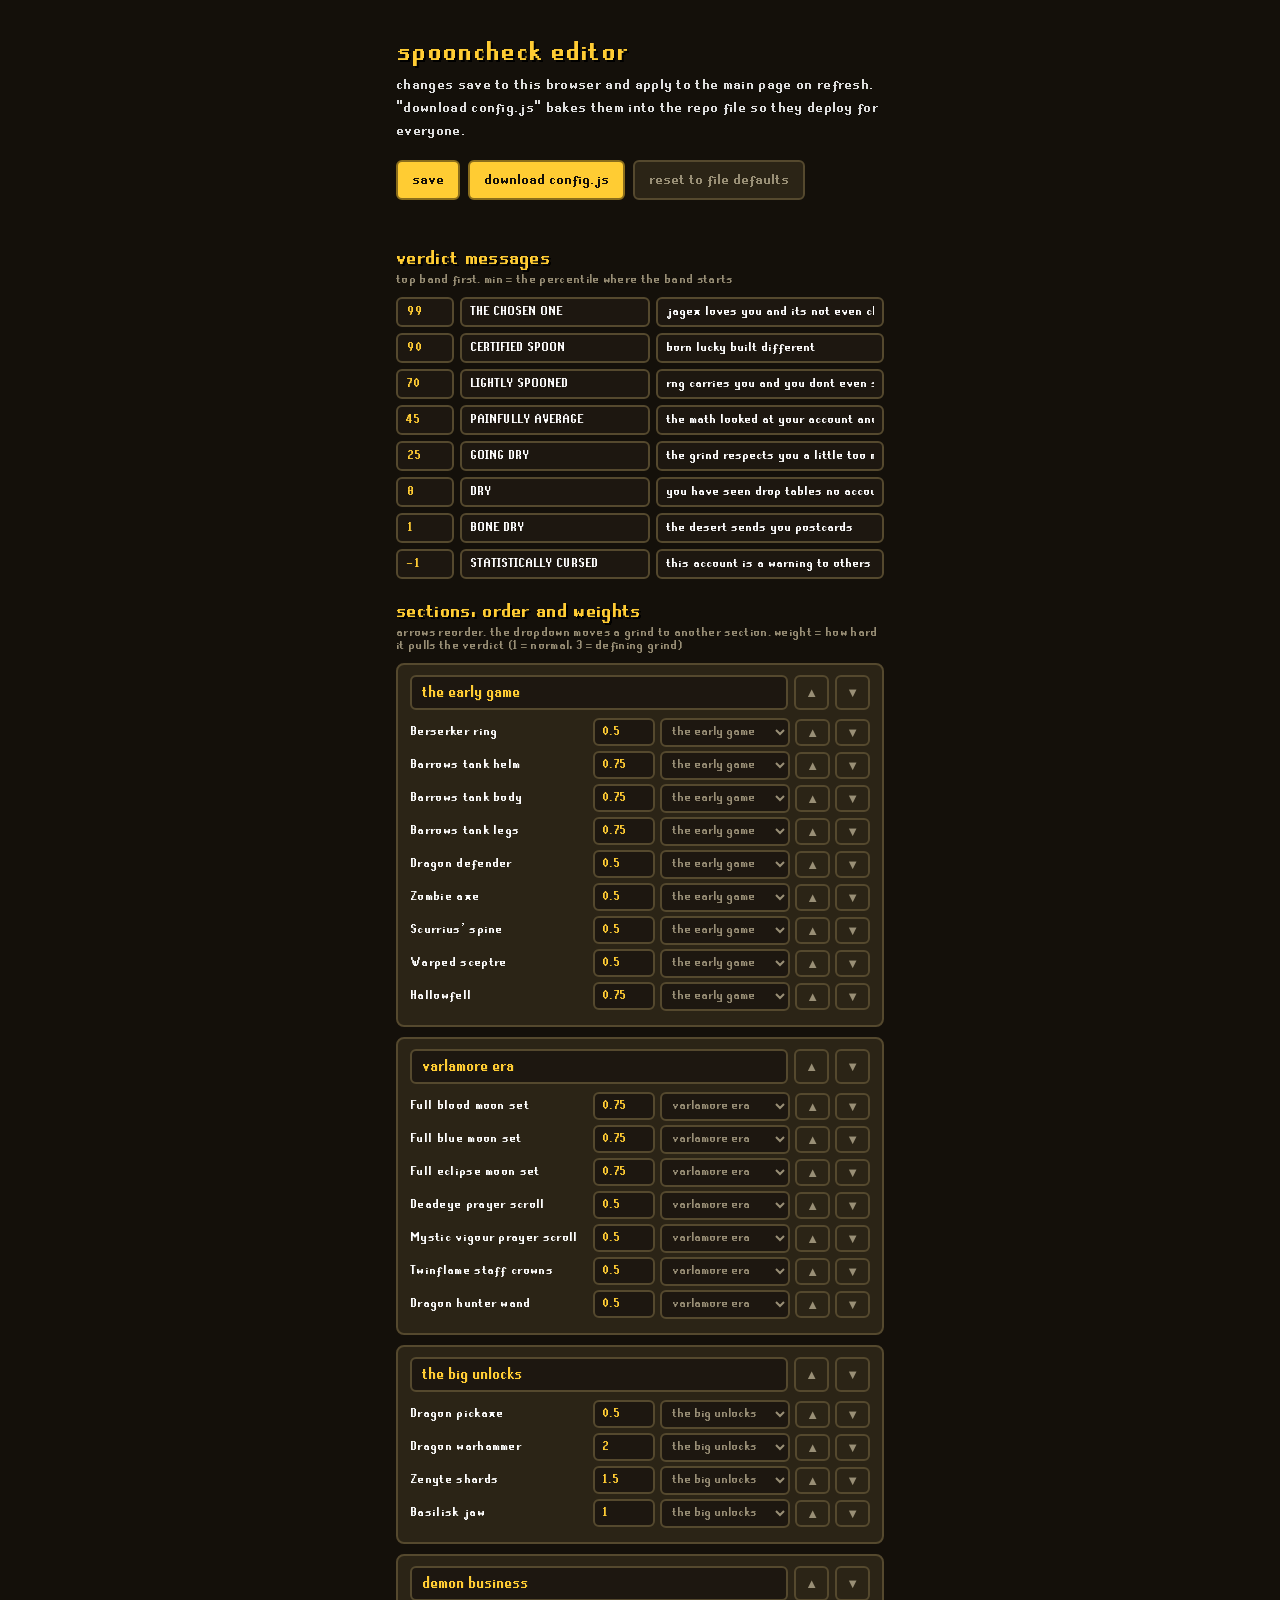
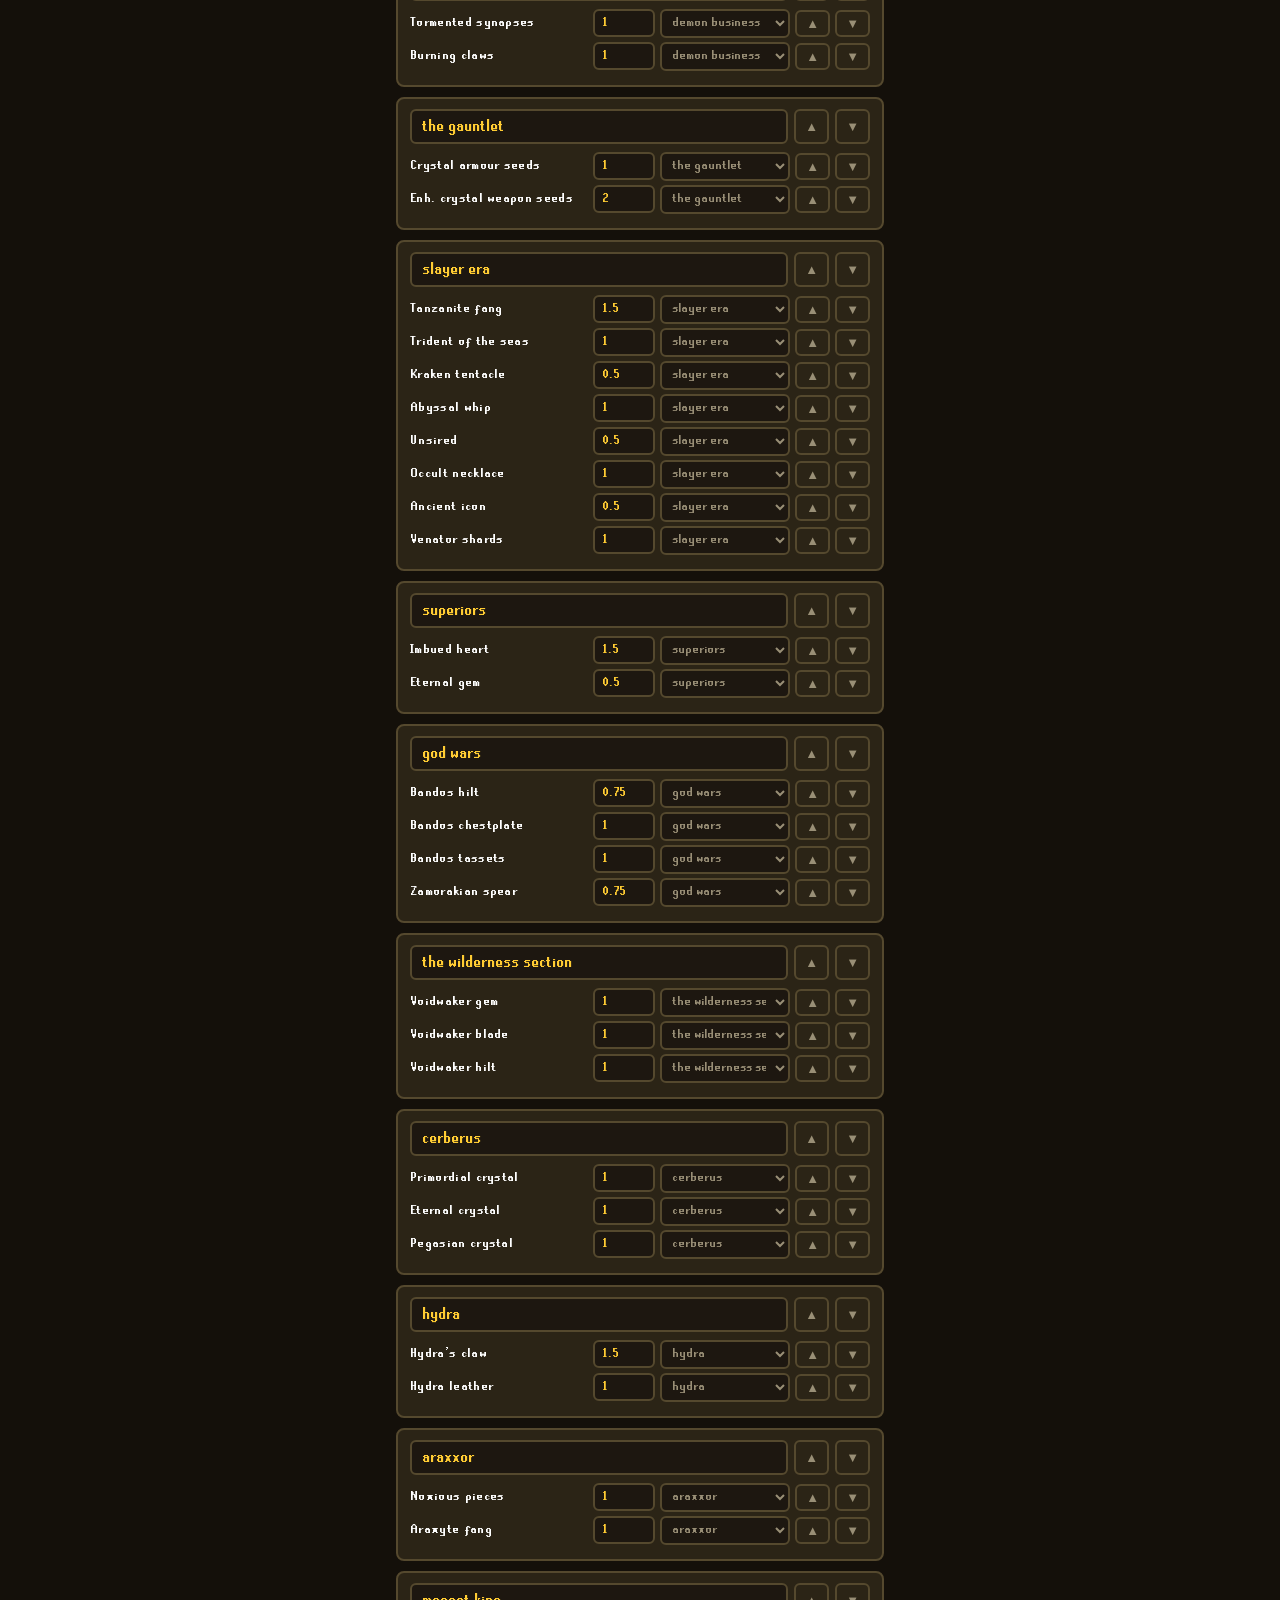
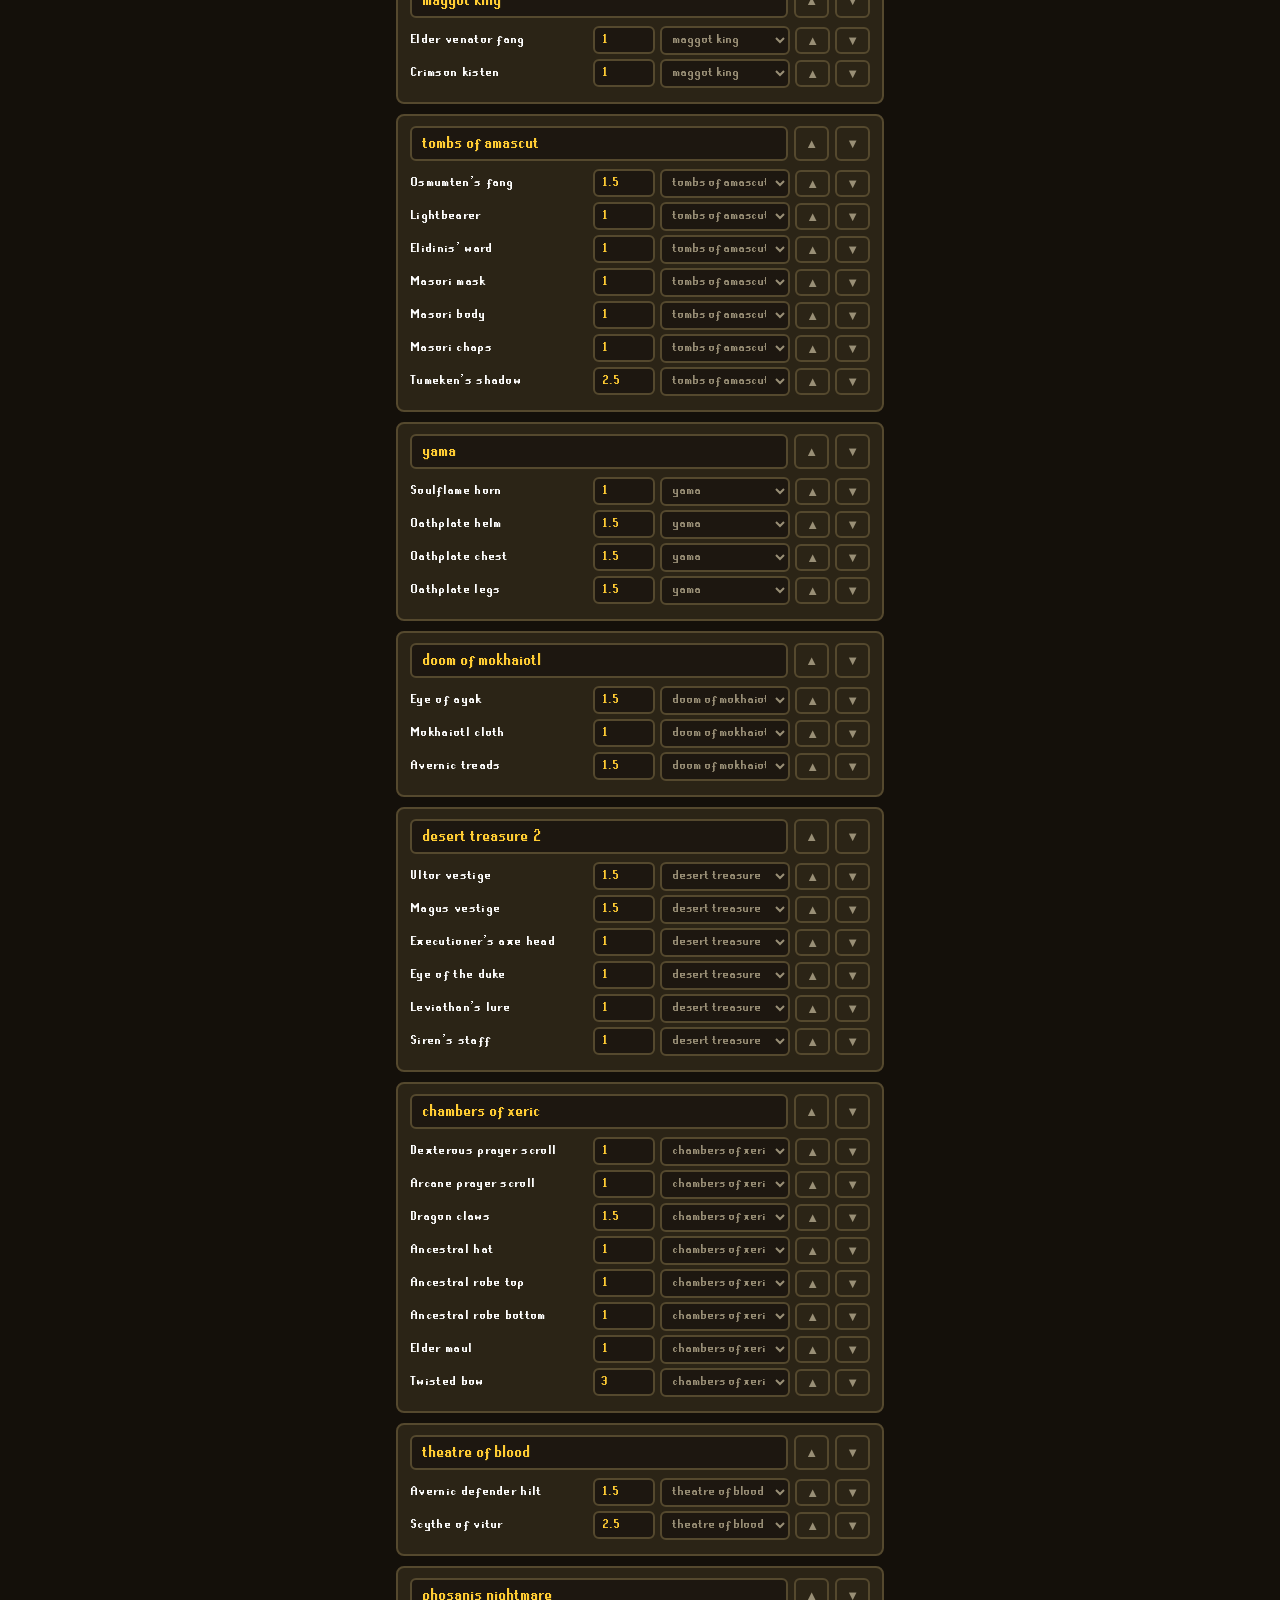
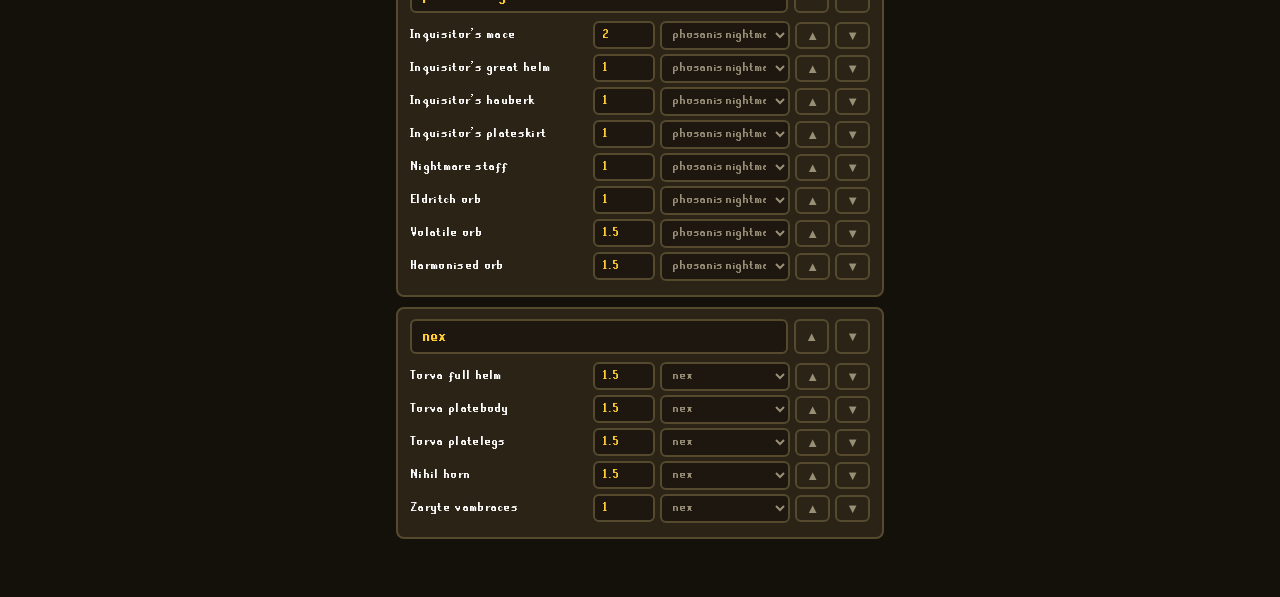
==== edit.html @ ff16a8ae "dreadborn araxytes, monster icons on superior inputs, layout config, input validation, and the /edit" ====
<!doctype html>
<html lang="en">
<head>
  <meta charset="utf-8">
  <meta name="viewport" content="width=device-width, initial-scale=1">
  <title>spooncheck editor</title>
  <link rel="stylesheet" href="style.css">
</head>
<body>
  <section class="screen" id="editor">
    <h2 class="step-title">spooncheck editor</h2>
    <p class="step-sub">changes save to this browser and apply to the main page on refresh. "download config.js" bakes them into the repo file so they deploy for everyone.</p>
    <div class="edit-actions">
      <button id="ed-save" class="nav-btn">save</button>
      <button id="ed-download" class="nav-btn">download config.js</button>
      <button id="ed-reset" class="nav-btn ghost">reset to file defaults</button>
    </div>
    <p id="ed-status" class="import-status"></p>

    <h3 class="edit-h">verdict messages</h3>
    <p class="edit-hint">top band first. min = the percentile where the band starts</p>
    <div id="ed-verdicts"></div>

    <h3 class="edit-h">sections, order and weights</h3>
    <p class="edit-hint">arrows reorder. the dropdown moves a grind to another section. weight = how hard it pulls the verdict (1 = normal, 3 = defining grind)</p>
    <div id="ed-sections"></div>
  </section>
  <script type="module" src="edit.js"></script>
</body>
</html>
---- style.css ----
@font-face {
  font-family: 'RSBold';
  src: url('fonts/runescape_bold.ttf') format('truetype');
  font-display: swap;
}

* { margin: 0; padding: 0; box-sizing: border-box; }

:root {
  --bg: #14100a;
  --panel: #2b2416;
  --border: #55492e;
  --gold: #ffcc33;
  --muted: #998f76;
  --red: #ff6b3d;
  --green: #b5ffb0;
  --ok: #4caf50;
}

html, body { height: 100%; }

body {
  background: var(--bg);
  color: #fff;
  font-family: 'RSBold', Verdana, sans-serif;
  letter-spacing: 0.02em;
  -webkit-font-smoothing: none;
}

.hidden { display: none !important; }

.screen {
  min-height: 100dvh;
  max-width: 520px;
  margin: 0 auto;
  padding: 24px 16px 48px;
}

button {
  font-family: inherit;
  cursor: pointer;
  border: 2px solid var(--border);
  background: var(--panel);
  color: #fff;
  border-radius: 6px;
}

a { color: var(--gold); }

input {
  font-family: inherit;
  background: #1d1710;
  border: 2px solid var(--border);
  border-radius: 6px;
  color: #fff;
}

/* ---- intro ---------------------------------------------------------- */

#intro { display: flex; align-items: center; justify-content: center; text-align: center; }

.spoon-mark { width: 72px; height: 72px; object-fit: contain; image-rendering: pixelated; animation: bob 2.4s ease-in-out infinite; }

.fineprint { font-size: 13px; color: #6e6350; max-width: 360px; margin: 14px auto 0; line-height: 1.4; }

h1 {
  font-size: 54px;
  color: var(--gold);
  text-shadow: 3px 3px 0 #000;
  margin-top: 8px;
}

.tag { font-size: 22px; color: var(--muted); margin-bottom: 18px; }

.sub { font-size: 17px; color: #ddd; line-height: 1.45; max-width: 400px; margin: 0 auto 26px; }

#start-btn {
  font-size: 24px;
  padding: 14px 34px;
  background: var(--gold);
  color: #14100a;
  border-color: #8a6d1c;
  transition: transform 0.1s;
}
#start-btn:active { transform: scale(0.96); }

.cred { margin-top: 26px; font-size: 15px; color: var(--muted); }

/* ---- the guided flow ------------------------------------------------ */

#flow-progress { position: sticky; top: 0; background: var(--bg); padding: 8px 0 10px; z-index: 5; }

#flow-bar {
  height: 8px;
  border: 2px solid var(--border);
  border-radius: 5px;
  background: #1d1710;
  position: relative;
  overflow: hidden;
}
#flow-bar::after {
  content: '';
  position: absolute;
  inset: 0;
  width: var(--flow-pct, 0%);
  background: linear-gradient(90deg, #2e7d32, var(--ok));
  transition: width 0.35s ease;
}

#flow-step { font-size: 14px; color: var(--muted); margin-top: 6px; }

.step-title { font-size: 30px; color: var(--gold); text-shadow: 2px 2px 0 #000; margin: 14px 0 6px; }
.step-sub { font-size: 16px; color: #ddd; line-height: 1.45; margin-bottom: 16px; }

.nav-row { display: flex; gap: 10px; margin: 18px 0 8px; }

.nav-btn {
  flex: 1;
  font-size: 19px;
  padding: 13px 16px;
  background: var(--gold);
  color: #14100a;
  border-color: #8a6d1c;
}
.nav-btn.ghost { background: var(--panel); color: var(--muted); border-color: var(--border); }
.nav-btn.big { font-size: 22px; }
.nav-btn:disabled { opacity: 0.5; cursor: wait; }
.nav-btn.shake { animation: shake 0.4s; }

/* import step */

.import-row { display: flex; gap: 8px; }
.import-input { flex: 1; font-size: 18px; padding: 11px 12px; }
.import-status { font-size: 14px; color: var(--muted); margin: 8px 2px; min-height: 18px; }

.ok-box {
  background: rgba(76, 175, 80, 0.08);
  border: 2px solid #2e7d32;
  border-radius: 8px;
  padding: 12px 14px;
  margin: 12px 0;
}
.ok-title { color: var(--green); font-size: 19px; margin-bottom: 6px; }
.ok-line { font-size: 14px; color: #ddd; line-height: 1.5; }
.ok-line::before { content: '✓ '; color: var(--ok); }

.section-empty { font-size: 15px; color: var(--muted); margin-bottom: 12px; }

/* item cards */

.item-list { display: flex; flex-direction: column; gap: 8px; }

.item-card {
  display: grid;
  grid-template-columns: 44px 1fr auto;
  grid-template-areas: 'icon info modes' 'kc kc kc';
  align-items: center;
  gap: 4px 10px;
  background: var(--panel);
  border: 2px solid var(--border);
  border-radius: 8px;
  padding: 10px 12px;
  opacity: 0.82;
}

.item-card.active { opacity: 1; border-color: #7a6a42; }

.item-icon { grid-area: icon; width: 40px; height: 40px; object-fit: contain; image-rendering: pixelated; }

.item-info { grid-area: info; min-width: 0; }
.item-name { font-size: 17px; }
.item-sub { font-size: 13px; color: var(--muted); }

.item-modes { grid-area: modes; display: flex; gap: 5px; }

.mode-btn { font-size: 14px; padding: 7px 9px; color: var(--muted); }
.mode-btn.on { background: var(--gold); border-color: #8a6d1c; color: #14100a; }

.kc-wrap { grid-area: kc; display: flex; align-items: center; gap: 8px; flex-wrap: wrap; margin-top: 6px; }
.kc-wrap input { width: 110px; font-size: 17px; padding: 7px 10px; color: var(--gold); }
.kc-wrap select {
  font-family: inherit;
  font-size: 15px;
  padding: 7px 8px;
  background: #1d1710;
  border: 2px solid var(--border);
  border-radius: 6px;
  color: #fff;
}
.kc-label { font-size: 14px; color: var(--muted); }

.item-note { font-size: 12.5px; color: #7d7360; margin-top: 1px; }

/* section-wide inputs: raid level, solo and duo kills, delves per level */
.pool-row { display: flex; flex-wrap: wrap; gap: 8px; background: var(--panel); border: 2px solid var(--border); border-radius: 8px; padding: 10px 12px; margin-bottom: 10px; }
.pool-field { display: flex; flex-direction: column; gap: 3px; }
.pool-label { font-size: 12.5px; color: var(--muted); }
.pool-field input { width: 88px; font-size: 16px; padding: 6px 8px; color: var(--gold); }
.pool-icon { height: 34px; width: 44px; object-fit: contain; image-rendering: pixelated; align-self: center; }

/* review step */

.review-list { display: flex; flex-direction: column; gap: 10px; }

.review-stage { background: var(--panel); border: 2px solid var(--border); border-radius: 8px; padding: 10px 12px; }
.review-head { display: flex; align-items: center; justify-content: space-between; margin-bottom: 6px; }
.review-stage-name { color: var(--gold); font-size: 17px; }
.review-edit { font-size: 13px; padding: 4px 10px; color: var(--muted); }

.review-row { display: flex; align-items: center; gap: 8px; padding: 3px 0; }
.review-name { flex: 1; font-size: 14px; min-width: 0; }
.review-verdict { font-size: 14px; }
.review-verdict.ok { color: var(--green); }
.review-verdict.bad { color: var(--red); }

.review-hint { font-size: 14px; color: var(--muted); text-align: center; }

/* processing gag */

.processing { padding: 20px 8px 40px; display: flex; flex-direction: column; gap: 14px; min-height: 50dvh; }

.vortex { position: relative; height: 190px; }
.vortex-icon {
  position: absolute;
  left: 50%;
  top: 50%;
  width: 30px;
  image-rendering: pixelated;
  opacity: 0;
  animation: vortex-spin var(--d, 2s) ease-in infinite;
}
.proc-lines { display: flex; flex-direction: column; gap: 12px; }
.proc-line { font-size: 18px; color: #ddd; animation: proc-in 0.3s ease-out; }
.proc-line::before { content: '> '; color: var(--ok); }
.proc-line.audit { color: var(--red); }
.proc-line.audit::before { color: var(--red); }

/* ---- wrapped -------------------------------------------------------- */

#wrap { display: flex; flex-direction: column; padding: 12px 16px; position: relative; }

#story-bars { display: flex; gap: 5px; padding: 4px 2px 10px; }

.story-bar { flex: 1; height: 4px; border-radius: 2px; background: #3a3122; transition: background 0.25s; }
.story-bar.done { background: var(--muted); }
.story-bar.now { background: var(--gold); }

#slides { flex: 1; position: relative; min-height: 72dvh; cursor: pointer; user-select: none; }

#wrap-nav { display: flex; justify-content: space-between; gap: 10px; padding: 8px 2px 4px; }
#wrap-nav button { font-size: 15px; padding: 8px 18px; color: var(--muted); }
#wrap-nav button:disabled { opacity: 0.3; cursor: default; }

.slide {
  position: absolute;
  inset: 0;
  display: none;
  flex-direction: column;
  align-items: center;
  justify-content: center;
  text-align: center;
  gap: 14px;
  padding: 12px;
}

.slide.active { display: flex; animation: slide-in 0.45s ease-out; }

.small-title { font-size: 22px; color: var(--muted); }

.big-number { font-size: 110px; color: #fff; text-shadow: 4px 4px 0 #000; line-height: 1; }
.big-number.gold { color: var(--gold); }

.muted { font-size: 16px; color: var(--muted); line-height: 1.4; max-width: 340px; }

.tap-hint { position: absolute; bottom: 18px; left: 0; right: 0; font-size: 14px; color: #5c5340; animation: pulse-hint 1.8s ease-in-out infinite; }

.hero-icon { width: 110px; height: 110px; object-fit: contain; image-rendering: pixelated; filter: drop-shadow(0 0 14px rgba(0, 0, 0, 0.9)); }
.hero-icon.pop { animation: pop-in 0.55s cubic-bezier(0.2, 1.6, 0.4, 1); }
.hero-icon.fry-tilt { animation: fry-drop 0.6s ease-out forwards; filter: drop-shadow(0 0 14px rgba(0, 0, 0, 0.9)) saturate(0.55); }

.hero-name { font-size: 32px; color: #fff; text-shadow: 2px 2px 0 #000; }
.hero-line { font-size: 19px; color: #ddd; }
.hero-stat { font-size: 42px; text-shadow: 3px 3px 0 #000; }
.hero-stat.gold { color: var(--gold); }
.hero-stat.red { color: var(--red); }

.sparkles { position: absolute; inset: 0; pointer-events: none; }
.sparkle { position: absolute; font-size: 20px; opacity: 0; animation: sparkle 1.6s ease-in-out infinite; }

.board { display: flex; gap: 12px; width: 100%; max-width: 440px; }

.board-col { flex: 1; background: var(--panel); border: 2px solid var(--border); border-radius: 8px; padding: 12px 10px; display: flex; flex-direction: column; gap: 10px; }
.spoon-col .board-title { color: var(--green); }
.fry-col .board-title { color: var(--red); }
.board-title { font-size: 20px; text-shadow: 2px 2px 0 #000; }

.board-row { display: flex; align-items: center; gap: 8px; text-align: left; }
.board-icon { width: 26px; height: 26px; object-fit: contain; image-rendering: pixelated; }
.board-name { flex: 1; font-size: 14px; min-width: 0; }
.board-mult { font-size: 15px; color: var(--gold); }

/* the receipts graph */

.why-line { font-size: 18px; color: #ddd; line-height: 1.4; max-width: 380px; }

.g-legend { font-size: 14px; color: var(--muted); }

.graph {
  width: 100%;
  max-width: 460px;
  max-height: 52dvh;
  overflow-y: auto;
  display: flex;
  flex-direction: column;
  gap: 7px;
  padding: 4px 2px;
}

.g-row { display: grid; grid-template-columns: 24px 118px 1fr 44px; align-items: center; gap: 7px; }

.g-icon { width: 22px; height: 22px; object-fit: contain; image-rendering: pixelated; }

.g-name { font-size: 12.5px; color: #ddd; text-align: left; overflow: hidden; text-overflow: ellipsis; white-space: nowrap; }

.g-track {
  position: relative;
  height: 18px;
  background: #1d1710;
  border: 1px solid var(--border);
  border-radius: 3px;
}
.g-track::before {
  content: '';
  position: absolute;
  left: 50%;
  top: 0;
  bottom: 0;
  width: 1px;
  background: var(--border);
}

.g-bar {
  position: absolute;
  top: 50%;
  transform: translateY(-50%);
  height: 8px;
  width: var(--len, 0%);
  border-radius: 2px;
  animation: g-grow 0.7s ease-out;
}
.g-bar.heavy { height: 14px; }
.g-bar.spoon { left: 50%; background: linear-gradient(90deg, #2e7d32, var(--green)); }
.g-bar.fry { right: 50%; background: linear-gradient(270deg, #8a2b12, var(--red)); }

.g-val { font-size: 12.5px; color: var(--muted); text-align: right; }

.g-note { font-size: 13px; }

.verdict-name {
  font-size: 44px;
  color: var(--gold);
  text-shadow: 3px 3px 0 #000, 0 0 22px rgba(255, 204, 51, 0.35);
  animation: pop-in 0.55s cubic-bezier(0.2, 1.6, 0.4, 1);
}

.verdict-blurb { font-size: 18px; }

.share-row { display: flex; gap: 8px; flex-wrap: wrap; justify-content: center; margin-top: 10px; }

.share-btn { font-size: 17px; padding: 11px 18px; background: var(--gold); color: #14100a; border-color: #8a6d1c; }
.share-btn.ghost { background: var(--panel); color: var(--muted); }

.plug { font-size: 15px; color: var(--muted); margin-top: 14px; }

.twitch-link { display: inline-flex; align-items: center; gap: 5px; vertical-align: middle; }
.twitch-link svg { width: 14px; height: 14px; }

/* ---- the editor (/edit.html) ---------------------------------------- */

.edit-actions { display: flex; gap: 8px; flex-wrap: wrap; }
.edit-actions .nav-btn { flex: none; font-size: 16px; padding: 10px 14px; }
.edit-h { color: var(--gold); font-size: 22px; margin: 22px 0 4px; text-shadow: 2px 2px 0 #000; }
.edit-hint { font-size: 13px; color: var(--muted); margin-bottom: 10px; }

.ed-verdict { display: grid; grid-template-columns: 58px 190px 1fr; gap: 6px; margin-bottom: 6px; }
.ed-verdict input { font-size: 14px; padding: 6px 8px; }
.ed-min { color: var(--gold); }

.ed-section { background: var(--panel); border: 2px solid var(--border); border-radius: 8px; padding: 10px 12px; margin-bottom: 10px; }
.ed-sec-head { display: flex; gap: 6px; margin-bottom: 8px; }
.ed-sec-title { flex: 1; font-size: 17px; padding: 7px 10px; color: var(--gold); }
.ed-arrow { font-size: 13px; padding: 4px 9px; color: var(--muted); }

.ed-item { display: grid; grid-template-columns: 1fr 62px 130px auto auto; gap: 5px; align-items: center; margin-bottom: 4px; }
.ed-item-name { font-size: 14px; overflow: hidden; text-overflow: ellipsis; white-space: nowrap; }
.ed-weight { font-size: 14px; padding: 5px 6px; color: var(--gold); }
.ed-move { font-family: inherit; font-size: 13px; padding: 5px 6px; background: #1d1710; border: 2px solid var(--border); border-radius: 6px; color: var(--muted); }

/* ---- animations ----------------------------------------------------- */

@keyframes bob { 0%, 100% { transform: translateY(0); } 50% { transform: translateY(-8px); } }

@keyframes shake {
  0%, 100% { transform: translateX(0); }
  25% { transform: translateX(-7px); }
  50% { transform: translateX(6px); }
  75% { transform: translateX(-4px); }
}

@keyframes slide-in {
  from { opacity: 0; transform: translateY(26px); }
  to { opacity: 1; transform: translateY(0); }
}

@keyframes proc-in {
  from { opacity: 0; transform: translateY(8px); }
  to { opacity: 1; transform: translateY(0); }
}

@keyframes pop-in {
  from { transform: scale(0.2); opacity: 0; }
  to { transform: scale(1); opacity: 1; }
}

@keyframes fry-drop {
  from { transform: translateY(-40px) rotate(0deg); opacity: 0; }
  to { transform: translateY(0) rotate(180deg); opacity: 1; }
}

@keyframes sparkle {
  0%, 100% { opacity: 0; transform: scale(0.6); }
  50% { opacity: 1; transform: scale(1.15); }
}

@keyframes pulse-hint { 0%, 100% { opacity: 0.5; } 50% { opacity: 1; } }

@keyframes g-grow { from { width: 0; } }

@keyframes vortex-spin {
  0% { transform: rotate(var(--a0, 0deg)) translateX(150px) scale(1); opacity: 0; }
  12% { opacity: 1; }
  100% { transform: rotate(calc(var(--a0, 0deg) + 540deg)) translateX(4px) scale(0.15); opacity: 0; }
}

/* the balance: hand-pixelled sprites plus a little gravity sim */

.pxc { image-rendering: pixelated; display: block; }

.scale { position: relative; width: 340px; height: 262px; margin-top: 4px; }
.s-post { position: absolute; left: 50%; top: 66px; transform: translateX(-50%); }
.s-base { position: absolute; left: 50%; bottom: 0; transform: translateX(-50%); }
.s-beam {
  position: absolute;
  left: 50%;
  top: 56px;
  width: 280px;
  height: 20px;
  margin-left: -140px;
  transform: rotate(var(--tilt, 0deg));
  transform-origin: center;
}
.s-pan {
  position: absolute;
  top: 16px;
  width: 130px;
  transform: rotate(calc(-1 * var(--tilt, 0deg)));
  transform-origin: 50% 0;
}
.s-pan.left { left: -48px; }
.s-pan.right { right: -48px; }
.s-pan > .pxc { position: relative; z-index: 3; }
.pan-phys { position: absolute; left: 0; top: -100px; width: 130px; height: 160px; pointer-events: none; z-index: 2; }
.pan-icon { position: absolute; left: 0; top: 0; image-rendering: pixelated; opacity: 0; }

.scale-labels { display: flex; justify-content: space-between; width: 320px; font-size: 17px; color: var(--muted); }
.scale-labels span:first-child { color: var(--red); }
.scale-labels span:last-child { color: var(--green); }

.vortex-hole {
  position: absolute;
  left: 50%;
  top: 50%;
  translate: -50% -50%;
  animation: hole-spin 7s linear infinite;
}

@keyframes hole-spin {
  from { rotate: 0deg; }
  to { rotate: 360deg; }
}
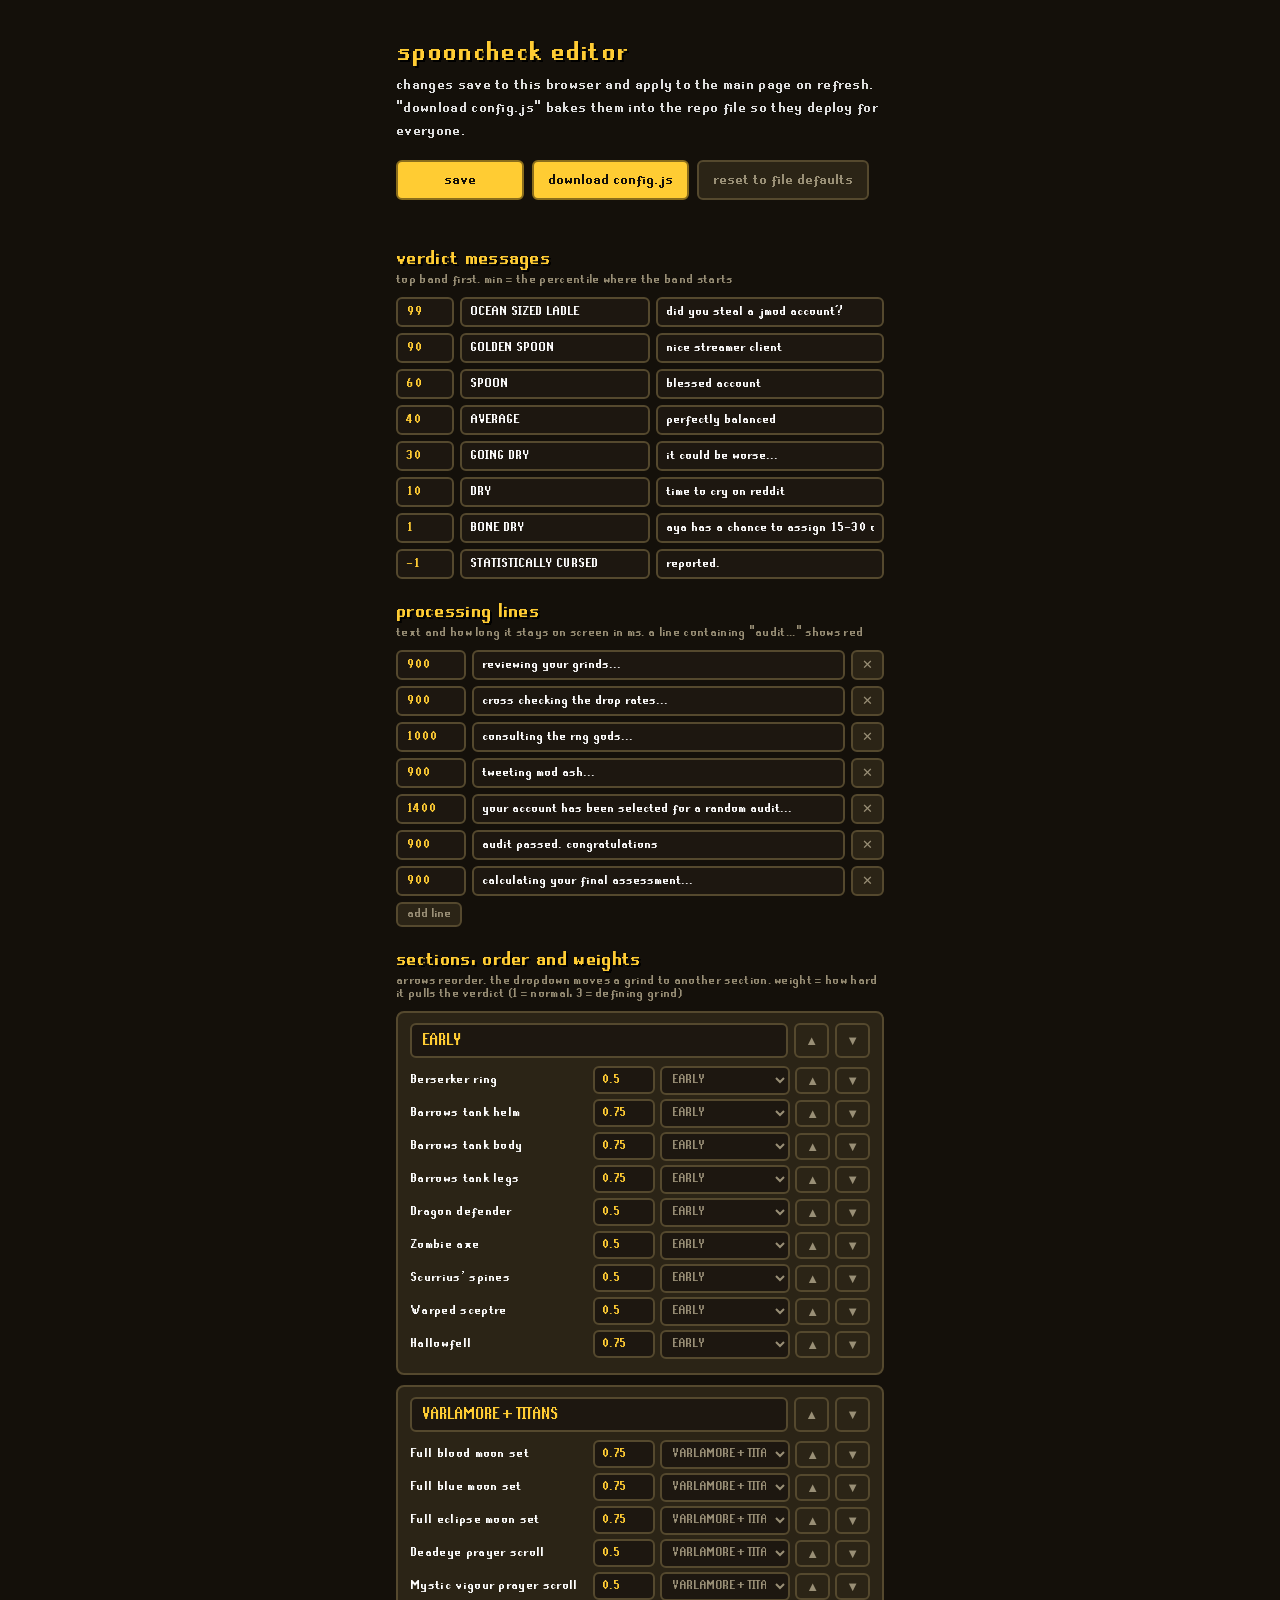
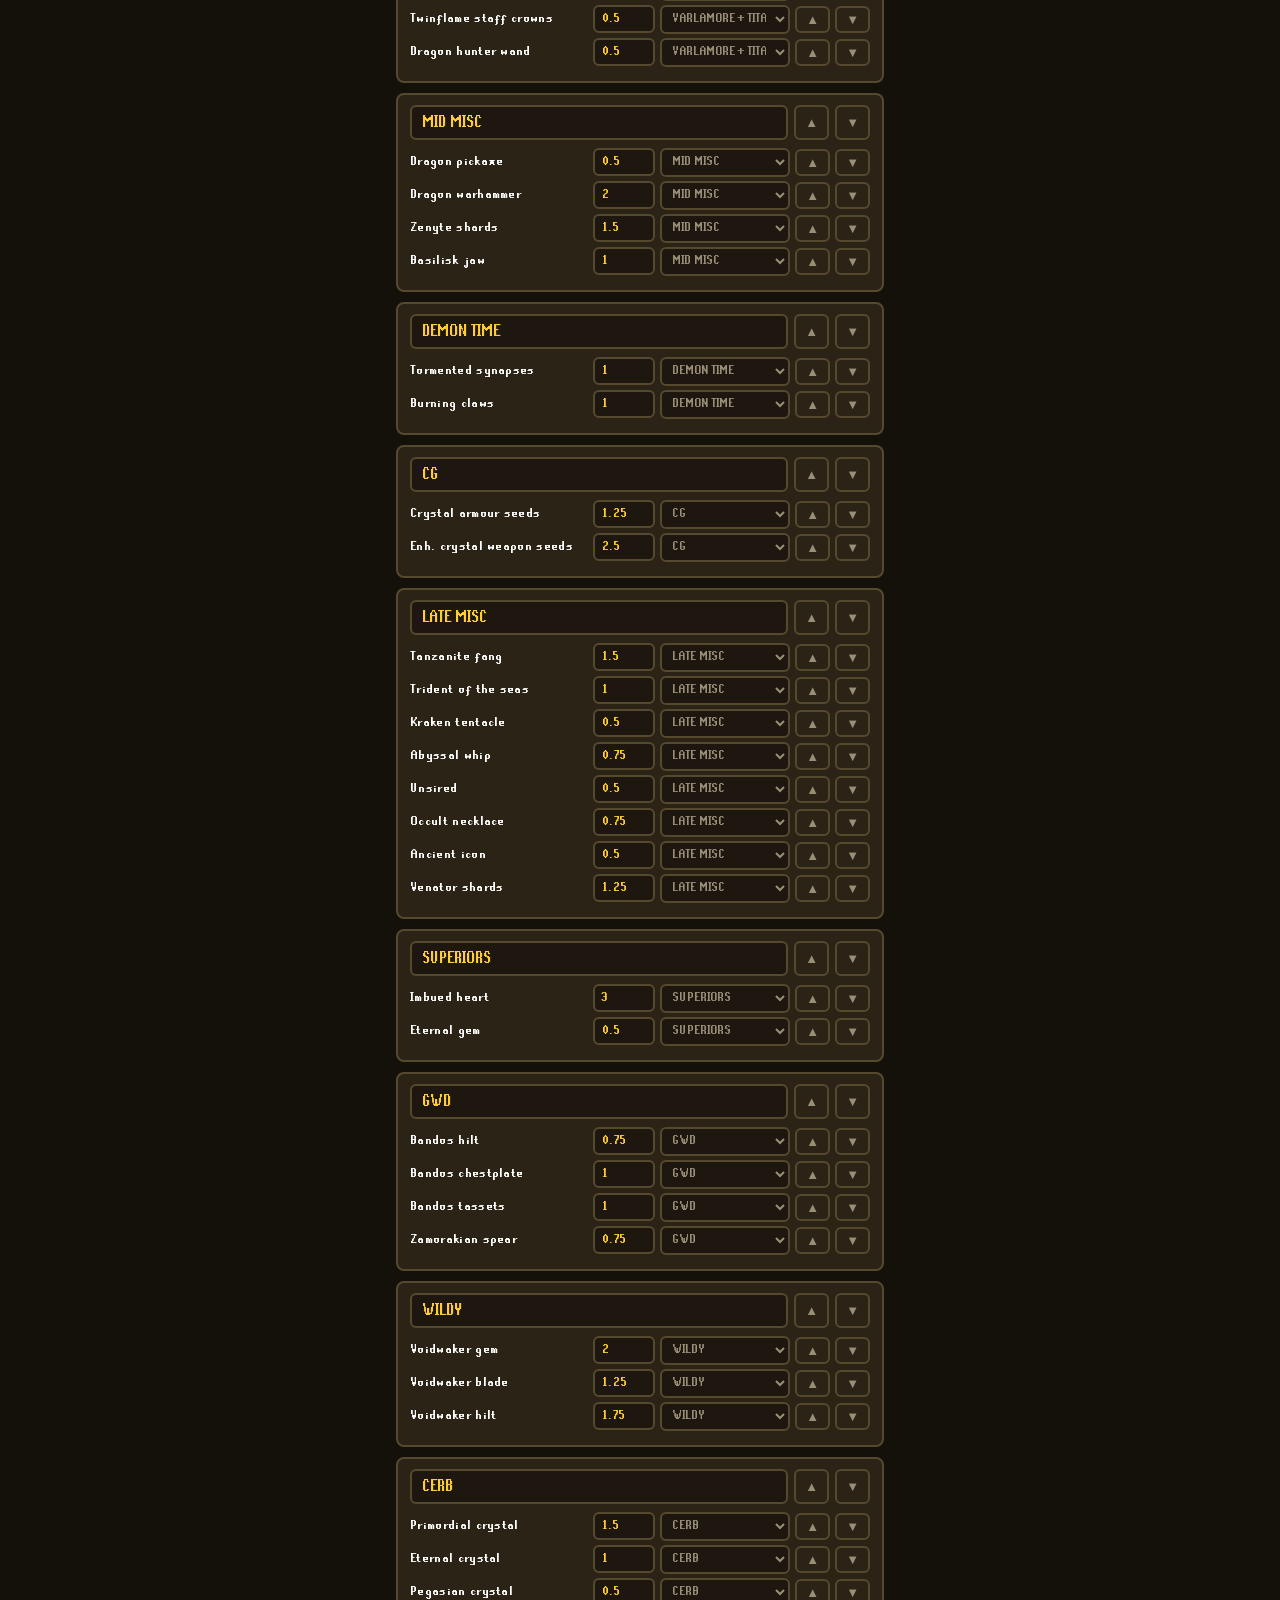
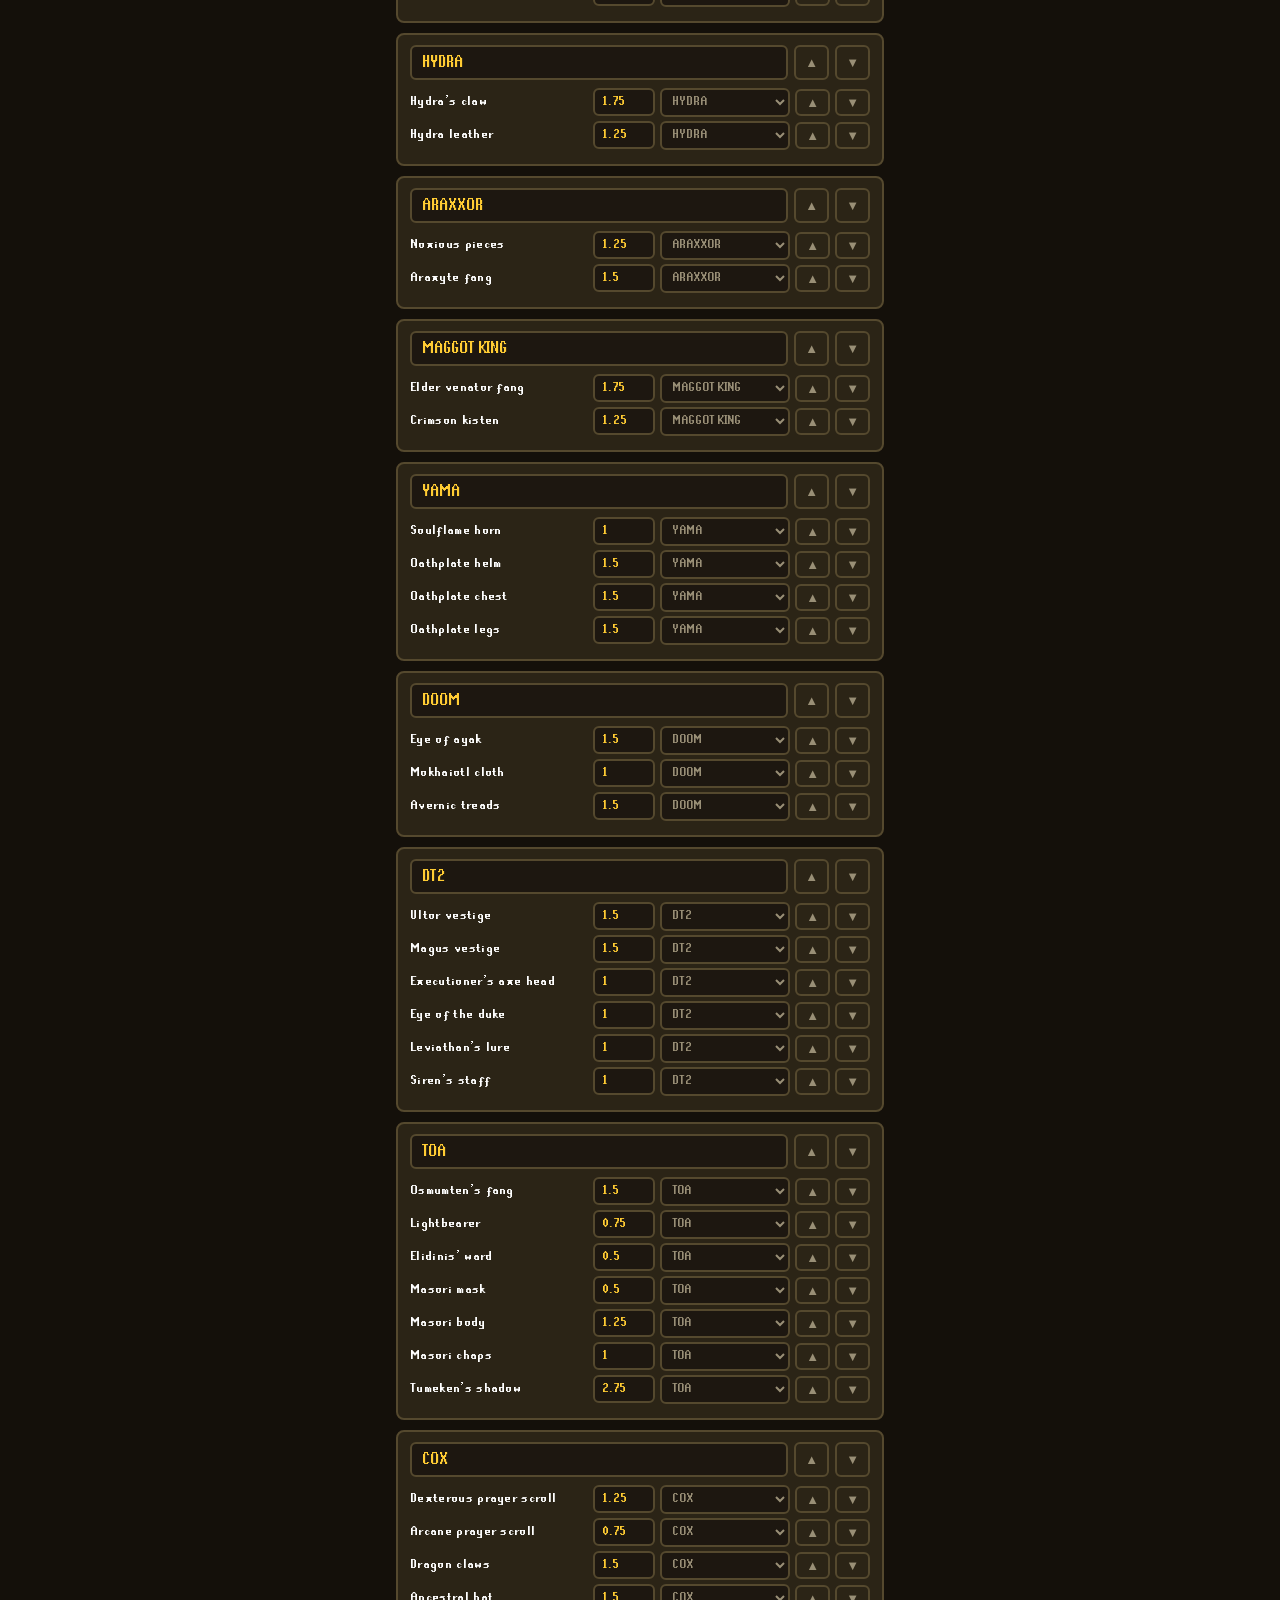
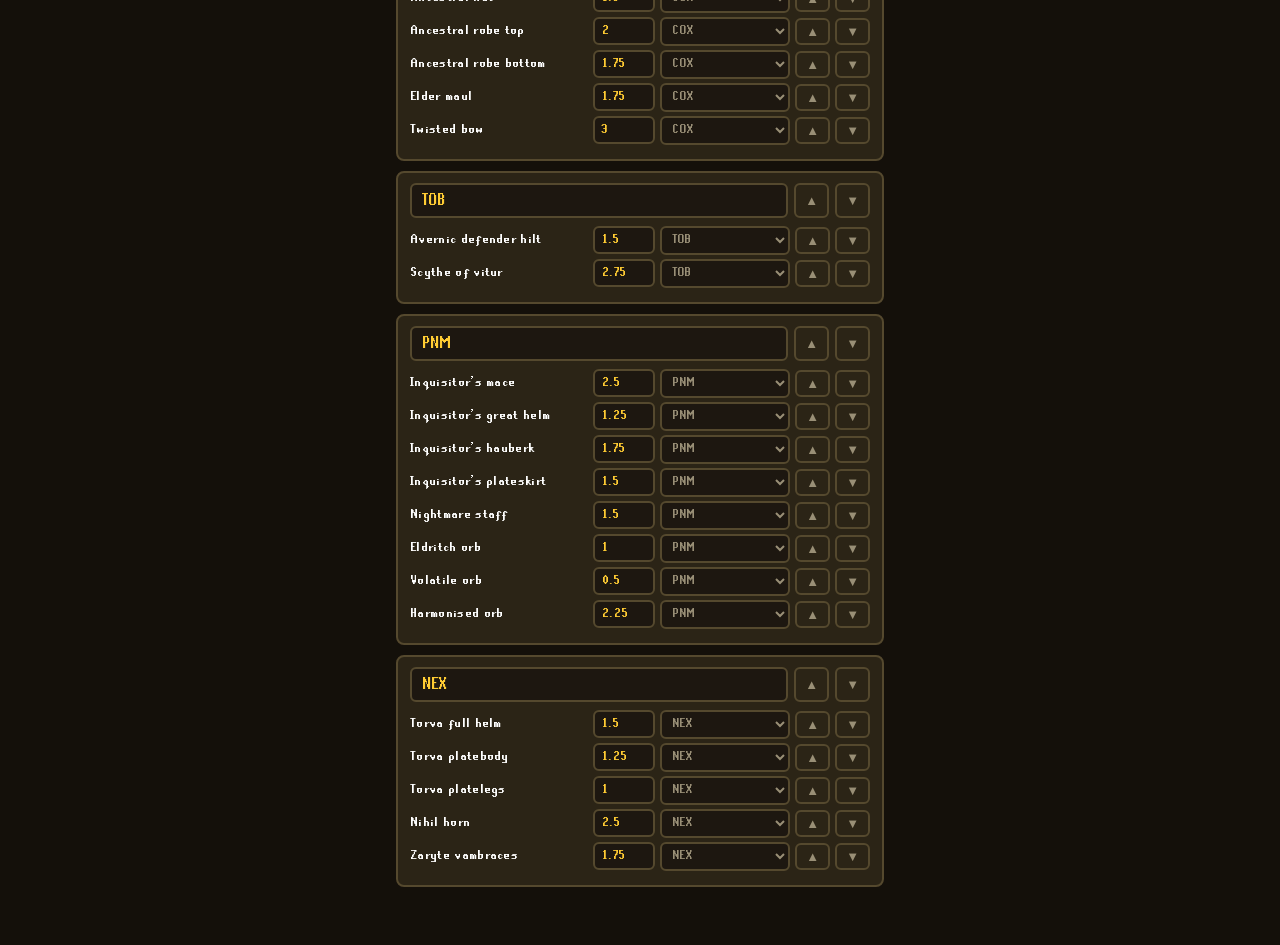
==== commit 42d61562: "editable processing lines in the editor, and the sacred numbers: 67 gets crawling hands doing the si" ====
--- a/edit.html
+++ b/edit.html
@@ -21,6 +21,11 @@
     <p class="edit-hint">top band first. min = the percentile where the band starts</p>
     <div id="ed-verdicts"></div>
 
+    <h3 class="edit-h">processing lines</h3>
+    <p class="edit-hint">text and how long it stays on screen in ms. a line containing "audit..." shows red</p>
+    <div id="ed-processing"></div>
+    <button id="ed-addline" class="ed-arrow">add line</button>
+
     <h3 class="edit-h">sections, order and weights</h3>
     <p class="edit-hint">arrows reorder. the dropdown moves a grind to another section. weight = how hard it pulls the verdict (1 = normal, 3 = defining grind)</p>
     <div id="ed-sections"></div>
--- a/style.css
+++ b/style.css
@@ -112,15 +112,77 @@
 .step-title { font-size: 30px; color: var(--gold); text-shadow: 2px 2px 0 #000; margin: 14px 0 6px; }
 .step-sub { font-size: 16px; color: #ddd; line-height: 1.45; margin-bottom: 16px; }
 
-.nav-row { display: flex; gap: 10px; margin: 18px 0 8px; }
+.nav-row { display: flex; justify-content: space-between; gap: 10px; margin: 18px 0 8px; }
 
 .nav-btn {
-  flex: 1;
+  flex: none;
+  min-width: 128px;
   font-size: 19px;
   padding: 13px 16px;
   background: var(--gold);
   color: #14100a;
   border-color: #8a6d1c;
+}
+.nav-btn:disabled { opacity: 0.3; cursor: default; }
+
+/* site-wide volume, top corner */
+.vol-box {
+  position: fixed;
+  top: 12px;
+  right: 12px;
+  z-index: 30;
+  display: flex;
+  align-items: center;
+  gap: 6px;
+  background: var(--panel);
+  border: 2px solid var(--border);
+  border-radius: 8px;
+  padding: 5px 9px;
+}
+.vol-btn { border: none; background: none; font-size: 17px; padding: 0; line-height: 1; }
+.vol-slider { width: 84px; accent-color: var(--gold); }
+
+/* back and continue live on the screen edges, vertically centered */
+.nav-side {
+  position: fixed;
+  top: 50%;
+  transform: translateY(-50%);
+  z-index: 20;
+}
+.nav-side.left { left: max(10px, calc(50vw - 350px)); }
+.nav-side.right { right: max(10px, calc(50vw - 350px)); }
+
+.nav-arrow {
+  width: 54px;
+  height: 54px;
+  min-width: 0;
+  padding: 0 0 4px;
+  font-size: 34px;
+  line-height: 1;
+  border-radius: 10px;
+  background: var(--panel);
+  color: var(--gold);
+  border-color: var(--border);
+}
+.nav-arrow.primary { background: var(--gold); color: #14100a; border-color: #8a6d1c; }
+.nav-arrow:not(:disabled):hover { border-color: #8a6d1c; }
+.submit-check { font-size: 26px; padding: 0; }
+
+/* on a phone the arrows drop to the bottom corners so they never sit on
+   top of the cards, and the content keeps clearance above them */
+@media (max-width: 700px) {
+  .nav-side,
+  #wrap-nav button {
+    top: auto;
+    bottom: 14px;
+    transform: none;
+  }
+  .nav-side.left,
+  #wrap-nav button:first-child { left: 12px; }
+  .nav-side.right,
+  #wrap-nav button:last-child { right: 12px; }
+  .nav-arrow { width: 48px; height: 48px; font-size: 30px; }
+  #flow, #wrap { padding-bottom: 92px; }
 }
 .nav-btn.ghost { background: var(--panel); color: var(--muted); border-color: var(--border); }
 .nav-btn.big { font-size: 22px; }
@@ -143,6 +205,10 @@
 .ok-title { color: var(--green); font-size: 19px; margin-bottom: 6px; }
 .ok-line { font-size: 14px; color: #ddd; line-height: 1.5; }
 .ok-line::before { content: '✓ '; color: var(--ok); }
+
+.ok-box.warn { background: rgba(255, 204, 51, 0.08); border-color: #8a6d1c; }
+.ok-box.warn .ok-title { color: var(--gold); }
+.ok-box.warn .ok-line::before { content: '! '; color: var(--gold); }
 
 .section-empty { font-size: 15px; color: var(--muted); margin-bottom: 12px; }
 
@@ -217,7 +283,7 @@
 
 /* processing gag */
 
-.processing { padding: 20px 8px 40px; display: flex; flex-direction: column; gap: 14px; min-height: 50dvh; }
+.processing { padding: 2px 8px 40px; display: flex; flex-direction: column; gap: 14px; min-height: 50dvh; }
 
 .vortex { position: relative; height: 190px; }
 .vortex-icon {
@@ -230,6 +296,18 @@
   animation: vortex-spin var(--d, 2s) ease-in infinite;
 }
 .proc-lines { display: flex; flex-direction: column; gap: 12px; }
+
+/* the classic loading box line */
+.proc-wait {
+  align-self: center;
+  border: 2px solid #fff;
+  background: #000;
+  color: #fff;
+  font-size: 21px;
+  padding: 10px 18px;
+  text-align: left;
+}
+.proc-dots { display: inline-block; width: 1.3em; }
 .proc-line { font-size: 18px; color: #ddd; animation: proc-in 0.3s ease-out; }
 .proc-line::before { content: '> '; color: var(--ok); }
 .proc-line.audit { color: var(--red); }
@@ -247,8 +325,14 @@
 
 #slides { flex: 1; position: relative; min-height: 72dvh; cursor: pointer; user-select: none; }
 
-#wrap-nav { display: flex; justify-content: space-between; gap: 10px; padding: 8px 2px 4px; }
-#wrap-nav button { font-size: 15px; padding: 8px 18px; color: var(--muted); }
+#wrap-nav button {
+  position: fixed;
+  top: 50%;
+  transform: translateY(-50%);
+  z-index: 20;
+}
+#wrap-nav button:first-child { left: max(10px, calc(50vw - 350px)); }
+#wrap-nav button:last-child { right: max(10px, calc(50vw - 350px)); }
 #wrap-nav button:disabled { opacity: 0.3; cursor: default; }
 
 .slide {
@@ -276,7 +360,7 @@
 
 .hero-icon { width: 110px; height: 110px; object-fit: contain; image-rendering: pixelated; filter: drop-shadow(0 0 14px rgba(0, 0, 0, 0.9)); }
 .hero-icon.pop { animation: pop-in 0.55s cubic-bezier(0.2, 1.6, 0.4, 1); }
-.hero-icon.fry-tilt { animation: fry-drop 0.6s ease-out forwards; filter: drop-shadow(0 0 14px rgba(0, 0, 0, 0.9)) saturate(0.55); }
+.hero-icon.fry-tilt { animation: fry-drop 0.6s ease-out; filter: drop-shadow(0 0 14px rgba(0, 0, 0, 0.9)) saturate(0.55); }
 
 .hero-name { font-size: 32px; color: #fff; text-shadow: 2px 2px 0 #000; }
 .hero-line { font-size: 19px; color: #ddd; }
@@ -356,6 +440,41 @@
 
 .g-note { font-size: 13px; }
 
+/* the sacred numbers */
+.hand-67 {
+  position: absolute;
+  top: 22%;
+  width: 62px;
+  image-rendering: pixelated;
+  animation: hand-bob 0.55s ease-in-out infinite alternate;
+  pointer-events: none;
+}
+.hand-67.left { left: 9%; }
+.hand-67.right { right: 9%; animation-delay: -0.55s; transform: scaleX(-1); }
+
+.splat-73 {
+  position: absolute;
+  top: 16%;
+  right: 16%;
+  width: 66px;
+  height: 66px;
+  background: url('icons/hitsplat_damage.png') center / contain no-repeat;
+  image-rendering: pixelated;
+  display: flex;
+  align-items: center;
+  justify-content: center;
+  color: #fff;
+  font-size: 24px;
+  text-shadow: 1px 1px 0 #000;
+  animation: pop-in 0.45s cubic-bezier(0.2, 1.6, 0.4, 1);
+  pointer-events: none;
+}
+
+@keyframes hand-bob {
+  from { translate: 0 0; }
+  to { translate: 0 -26px; }
+}
+
 .verdict-name {
   font-size: 44px;
   color: var(--gold);
@@ -386,6 +505,9 @@
 .ed-verdict input { font-size: 14px; padding: 6px 8px; }
 .ed-min { color: var(--gold); }
 
+.ed-proc { display: grid; grid-template-columns: 70px 1fr auto; gap: 6px; margin-bottom: 6px; }
+.ed-proc input { font-size: 14px; padding: 6px 8px; }
+
 .ed-section { background: var(--panel); border: 2px solid var(--border); border-radius: 8px; padding: 10px 12px; margin-bottom: 10px; }
 .ed-sec-head { display: flex; gap: 6px; margin-bottom: 8px; }
 .ed-sec-title { flex: 1; font-size: 17px; padding: 7px 10px; color: var(--gold); }
@@ -423,8 +545,8 @@
 }
 
 @keyframes fry-drop {
-  from { transform: translateY(-40px) rotate(0deg); opacity: 0; }
-  to { transform: translateY(0) rotate(180deg); opacity: 1; }
+  from { transform: translateY(-40px); opacity: 0; }
+  to { transform: translateY(0); opacity: 1; }
 }
 
 @keyframes sparkle {
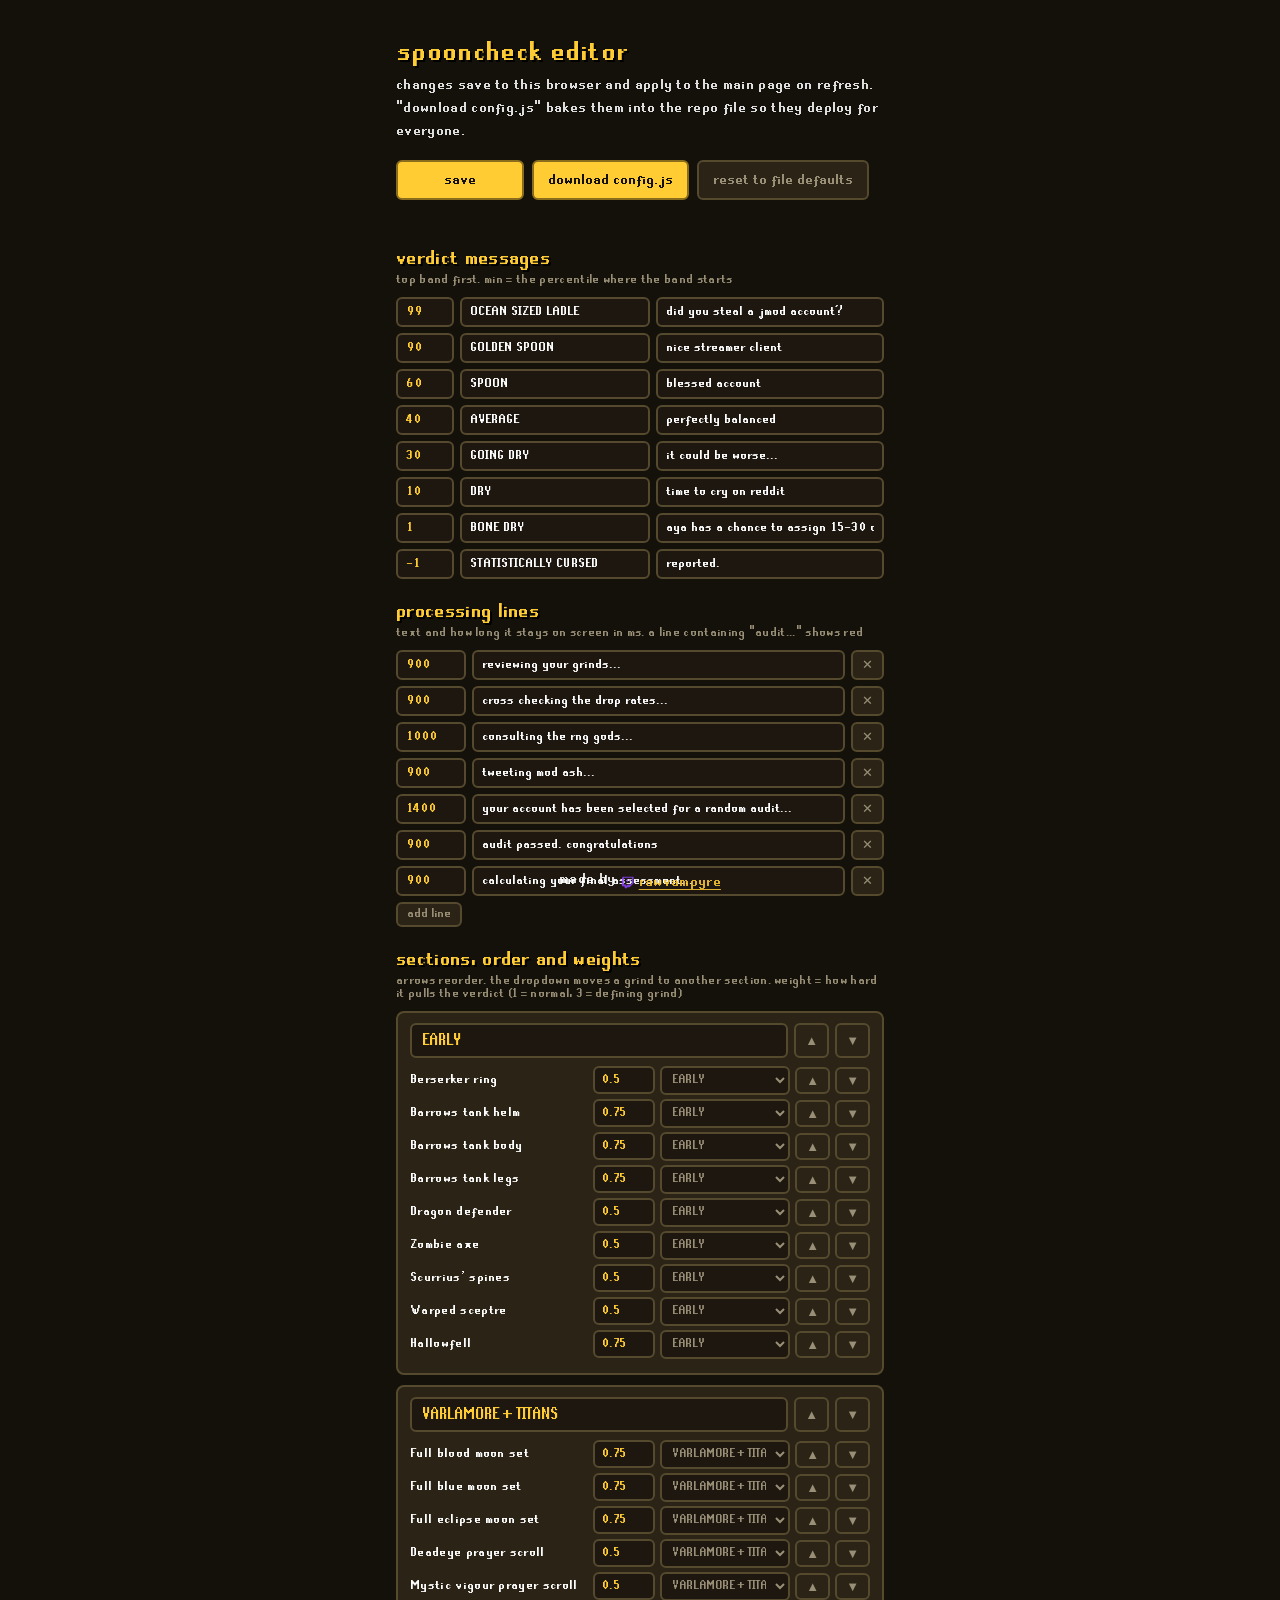
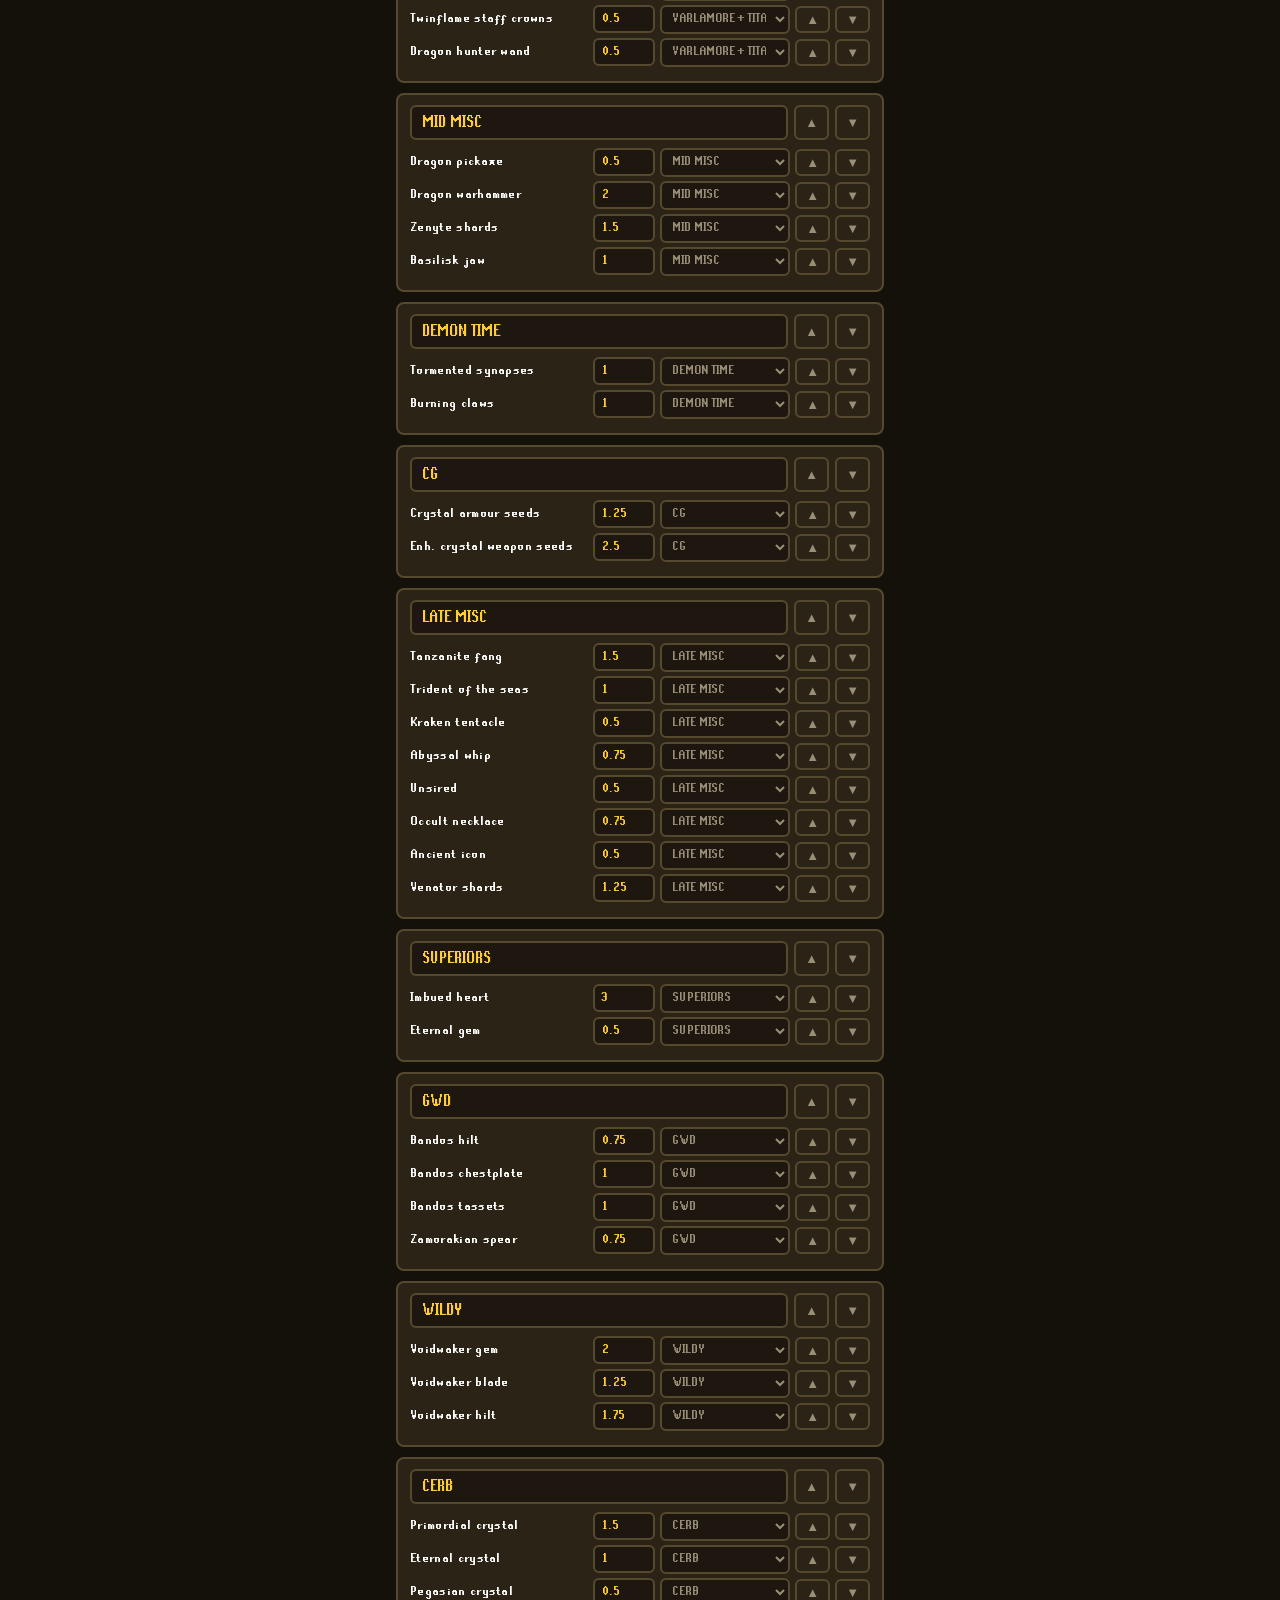
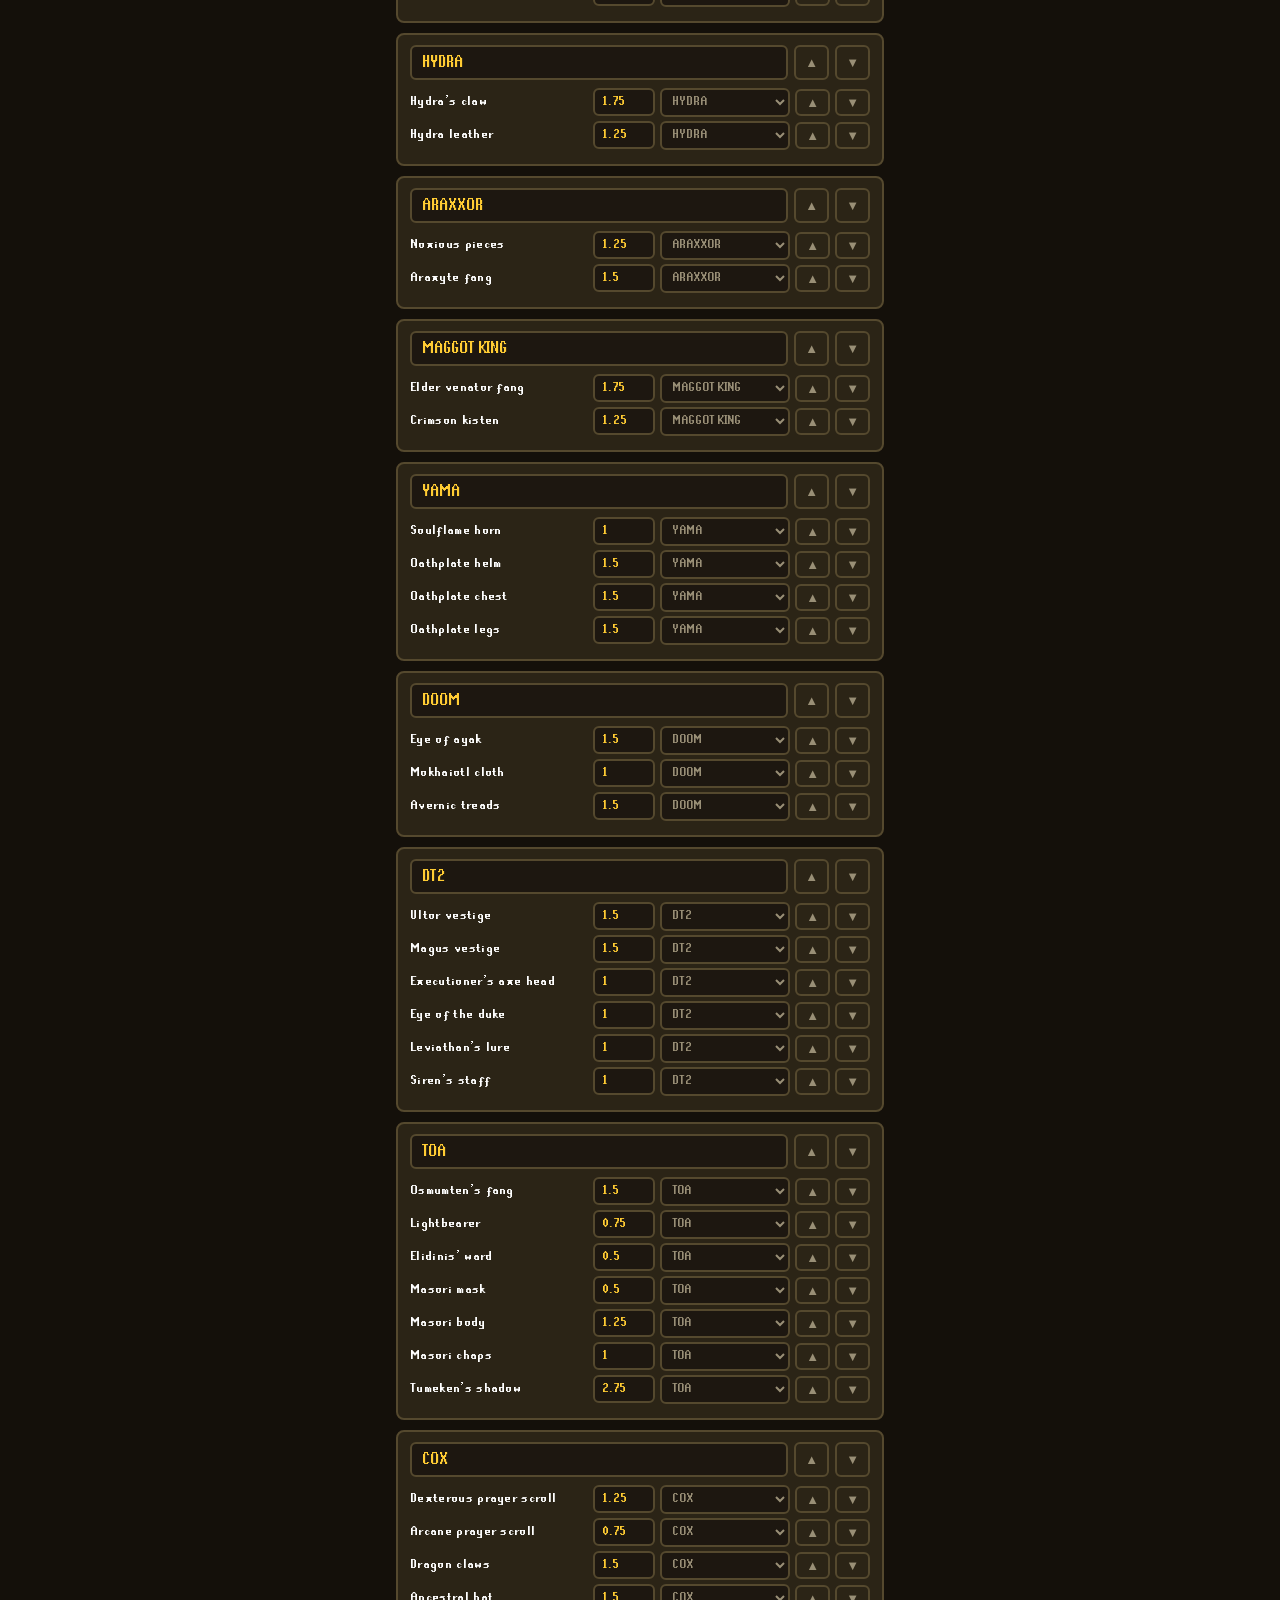
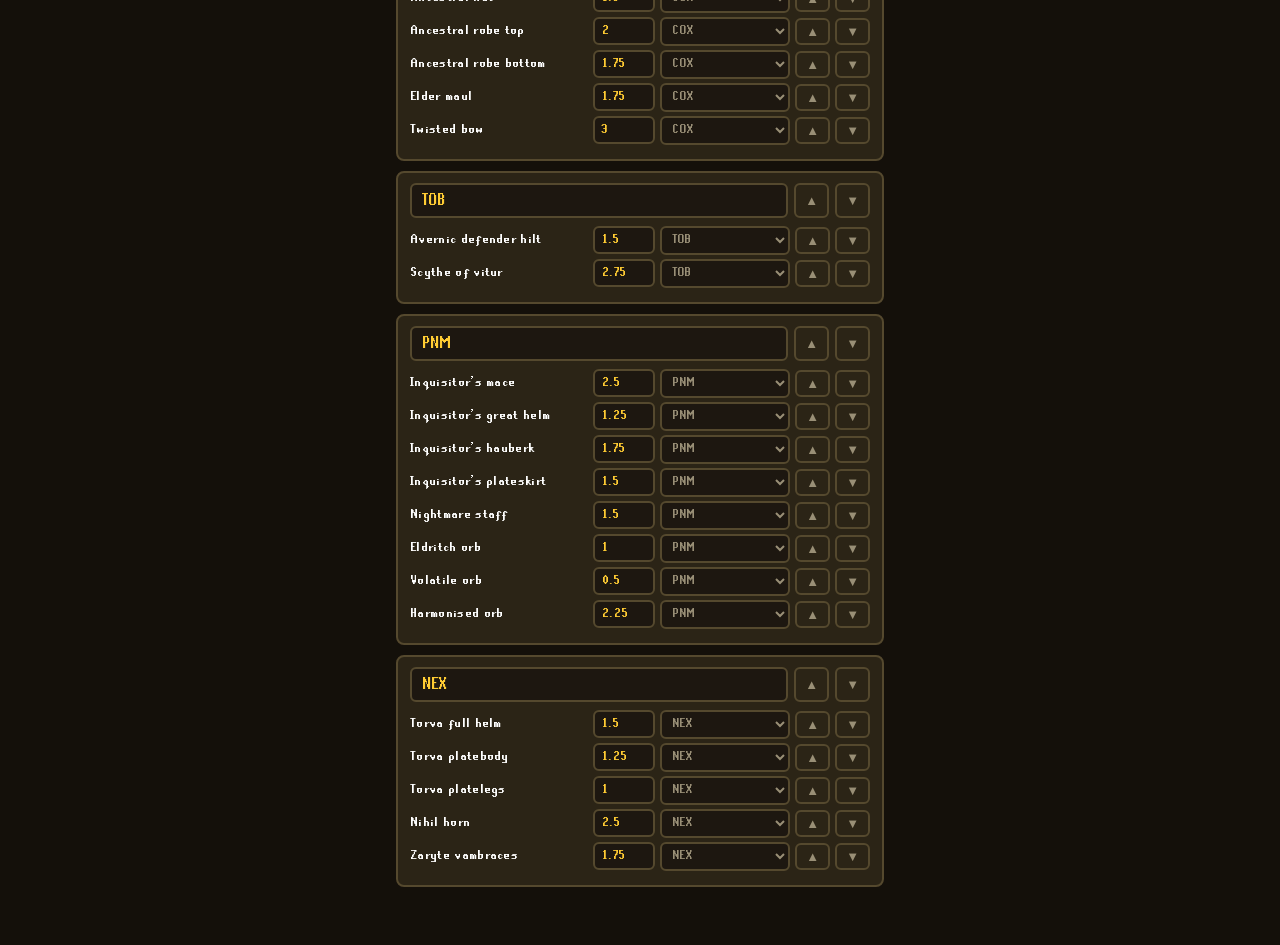
==== commit 76ca184c: "static made-by footer on both pages, injected plug removed Co-Authored-By: Claude Fable 5 <noreply@a" ====
--- a/edit.html
+++ b/edit.html
@@ -30,6 +30,8 @@
     <p class="edit-hint">arrows reorder. the dropdown moves a grind to another section. weight = how hard it pulls the verdict (1 = normal, 3 = defining grind)</p>
     <div id="ed-sections"></div>
   </section>
+  <footer class="site-plug">made by <a class="twitch-link" href="https://twitch.tv/rawvampyre" target="_blank" rel="noopener"><svg viewBox="0 0 24 24" fill="#9146FF" aria-hidden="true"><path d="M4.265 3 3 6.236v13.223h4.502V21l2.531 2.459L12.567 21h3.797L23 14.346V3H4.265zm16.207 10.578-2.899 2.82h-4.633l-2.531 2.459v-2.459H6.47V4.641h14.002v8.937zM17.61 7.463v4.922h-1.688V7.463h1.688zm-4.502 0v4.922H11.42V7.463h1.688z"/></svg>rawvampyre</a></footer>
+
   <script type="module" src="edit.js"></script>
 </body>
 </html>
--- a/style.css
+++ b/style.css
@@ -125,22 +125,32 @@
 }
 .nav-btn:disabled { opacity: 0.3; cursor: default; }
 
-/* site-wide volume, top corner */
+/* site-wide volume: speaker anchored bottom right, bar rising above
+   it, bottom of the bar quiet and top loud */
 .vol-box {
   position: fixed;
-  top: 12px;
-  right: 12px;
+  right: 16px;
+  bottom: 12px;
   z-index: 30;
   display: flex;
+  flex-direction: column-reverse;
   align-items: center;
-  gap: 6px;
-  background: var(--panel);
-  border: 2px solid var(--border);
-  border-radius: 8px;
-  padding: 5px 9px;
-}
-.vol-btn { border: none; background: none; font-size: 17px; padding: 0; line-height: 1; }
-.vol-slider { width: 84px; accent-color: var(--gold); }
+  gap: 8px;
+  opacity: 0.75;
+}
+.vol-box:hover { opacity: 1; }
+@media (max-width: 700px) {
+  /* the next arrow owns the phone corner, volume sits above it */
+  .vol-box { bottom: 78px; }
+}
+.vol-btn { border: none; background: none; padding: 0; line-height: 0; }
+.vol-slider {
+  writing-mode: vertical-lr;
+  direction: rtl;
+  width: 16px;
+  height: 84px;
+  accent-color: #fff;
+}
 
 /* back and continue live on the screen edges, vertically centered */
 .nav-side {
@@ -369,7 +379,26 @@
 .hero-stat.red { color: var(--red); }
 
 .sparkles { position: absolute; inset: 0; pointer-events: none; }
-.sparkle { position: absolute; font-size: 20px; opacity: 0; animation: sparkle 1.6s ease-in-out infinite; }
+.sparkle { position: absolute; width: 22px; image-rendering: pixelated; opacity: 0; animation: sparkle 1.6s ease-in-out infinite; }
+
+.skelly {
+  position: absolute;
+  width: 42px;
+  image-rendering: pixelated;
+  opacity: 0;
+  animation: skelly-rise 0.9s ease-out both, skelly-sway 2.4s ease-in-out infinite alternate;
+}
+.skelly.small { width: 26px; }
+
+@keyframes skelly-rise {
+  from { opacity: 0; translate: 0 16px; }
+  to { opacity: 0.85; translate: 0 0; }
+}
+
+@keyframes skelly-sway {
+  from { rotate: -4deg; }
+  to { rotate: 4deg; }
+}
 
 .board { display: flex; gap: 12px; width: 100%; max-width: 440px; }
 
@@ -397,8 +426,12 @@
   display: flex;
   flex-direction: column;
   gap: 7px;
-  padding: 4px 2px;
-}
+  padding: 4px 6px 4px 2px;
+  scrollbar-width: thin;
+  scrollbar-color: var(--border) transparent;
+}
+.graph::-webkit-scrollbar { width: 8px; }
+.graph::-webkit-scrollbar-thumb { background: var(--border); border-radius: 4px; }
 
 .g-row { display: grid; grid-template-columns: 24px 118px 1fr 44px; align-items: center; gap: 7px; }
 
@@ -440,35 +473,50 @@
 
 .g-note { font-size: 13px; }
 
-/* the sacred numbers */
-.hand-67 {
-  position: absolute;
-  top: 22%;
-  width: 62px;
+/* the sacred numbers replace the percentage */
+.num-egg { display: flex; align-items: center; justify-content: center; gap: 10px; }
+
+/* the whole hand+digit bobs as one so the number rides the hand */
+.hand-digit {
+  position: relative;
+  display: inline-block;
+  animation: hand-bob 0.55s ease-in-out infinite alternate;
+}
+.num-egg .hand-digit:nth-child(2) { animation-delay: -0.55s; }
+.hand-digit img {
+  width: 86px;
   image-rendering: pixelated;
-  animation: hand-bob 0.55s ease-in-out infinite alternate;
+  transform: scaleY(-1); /* fingers up */
+  display: block;
+}
+/* mirror the second one so they read as a left and a right hand */
+.num-egg .hand-digit:nth-child(2) img { transform: scale(-1, -1); }
+.hand-digit .digit {
+  position: absolute;
+  top: 10%;
+  left: 50%;
+  translate: -50%;
+  color: var(--gold);
+  font-size: 46px;
+  text-shadow: 2px 2px 0 #000;
   pointer-events: none;
 }
-.hand-67.left { left: 9%; }
-.hand-67.right { right: 9%; animation-delay: -0.55s; transform: scaleX(-1); }
-
-.splat-73 {
-  position: absolute;
-  top: 16%;
-  right: 16%;
-  width: 66px;
-  height: 66px;
+
+.splat-num {
+  width: 124px;
+  height: 124px;
   background: url('icons/hitsplat_damage.png') center / contain no-repeat;
   image-rendering: pixelated;
   display: flex;
   align-items: center;
   justify-content: center;
   color: #fff;
-  font-size: 24px;
-  text-shadow: 1px 1px 0 #000;
+  font-size: 46px;
+  text-shadow: 2px 2px 0 #000;
   animation: pop-in 0.45s cubic-bezier(0.2, 1.6, 0.4, 1);
-  pointer-events: none;
-}
+}
+
+.pct-sign { font-size: 64px; color: var(--gold); text-shadow: 3px 3px 0 #000; }
 
 @keyframes hand-bob {
   from { translate: 0 0; }
@@ -490,6 +538,17 @@
 .share-btn.ghost { background: var(--panel); color: var(--muted); }
 
 .plug { font-size: 15px; color: var(--muted); margin-top: 14px; }
+
+.site-plug {
+  position: fixed;
+  left: 50%;
+  bottom: 10px;
+  transform: translateX(-50%);
+  margin: 0;
+  z-index: 25;
+  white-space: nowrap;
+  opacity: 0.85;
+}
 
 .twitch-link { display: inline-flex; align-items: center; gap: 5px; vertical-align: middle; }
 .twitch-link svg { width: 14px; height: 14px; }
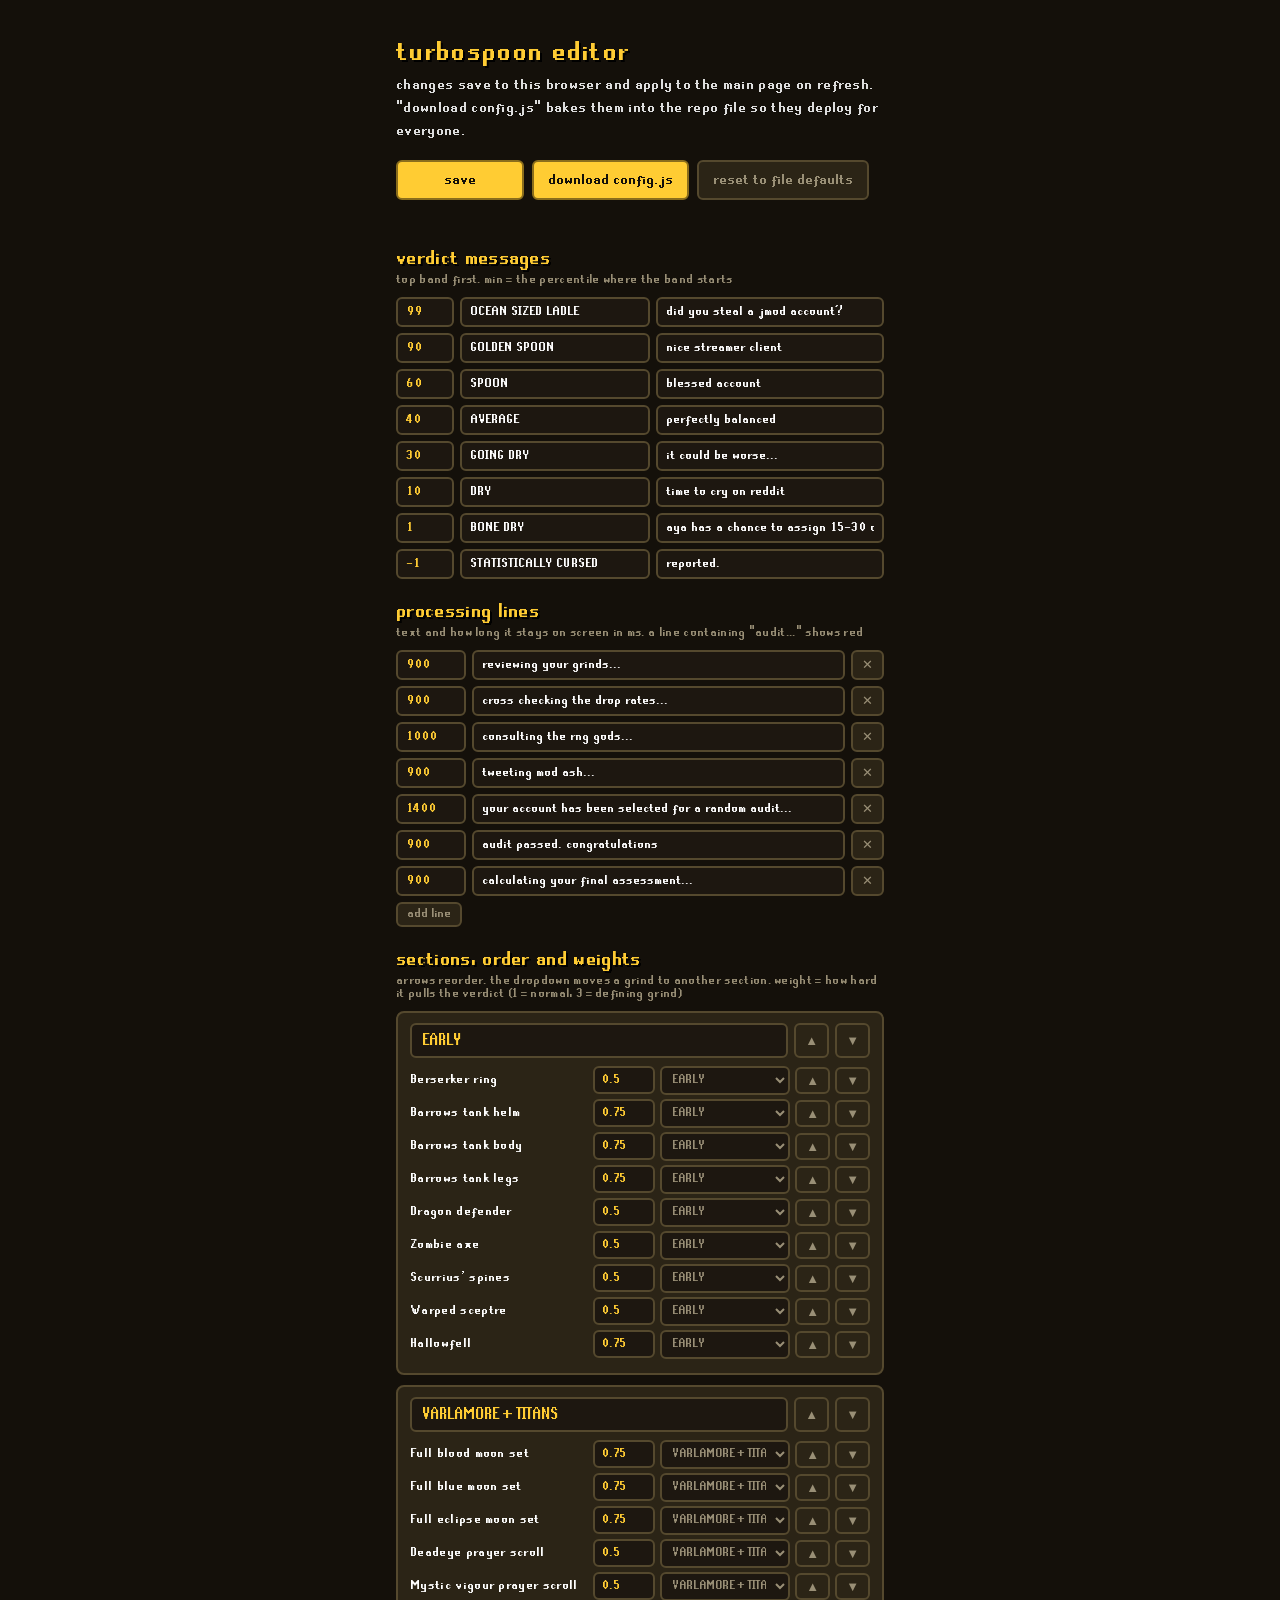
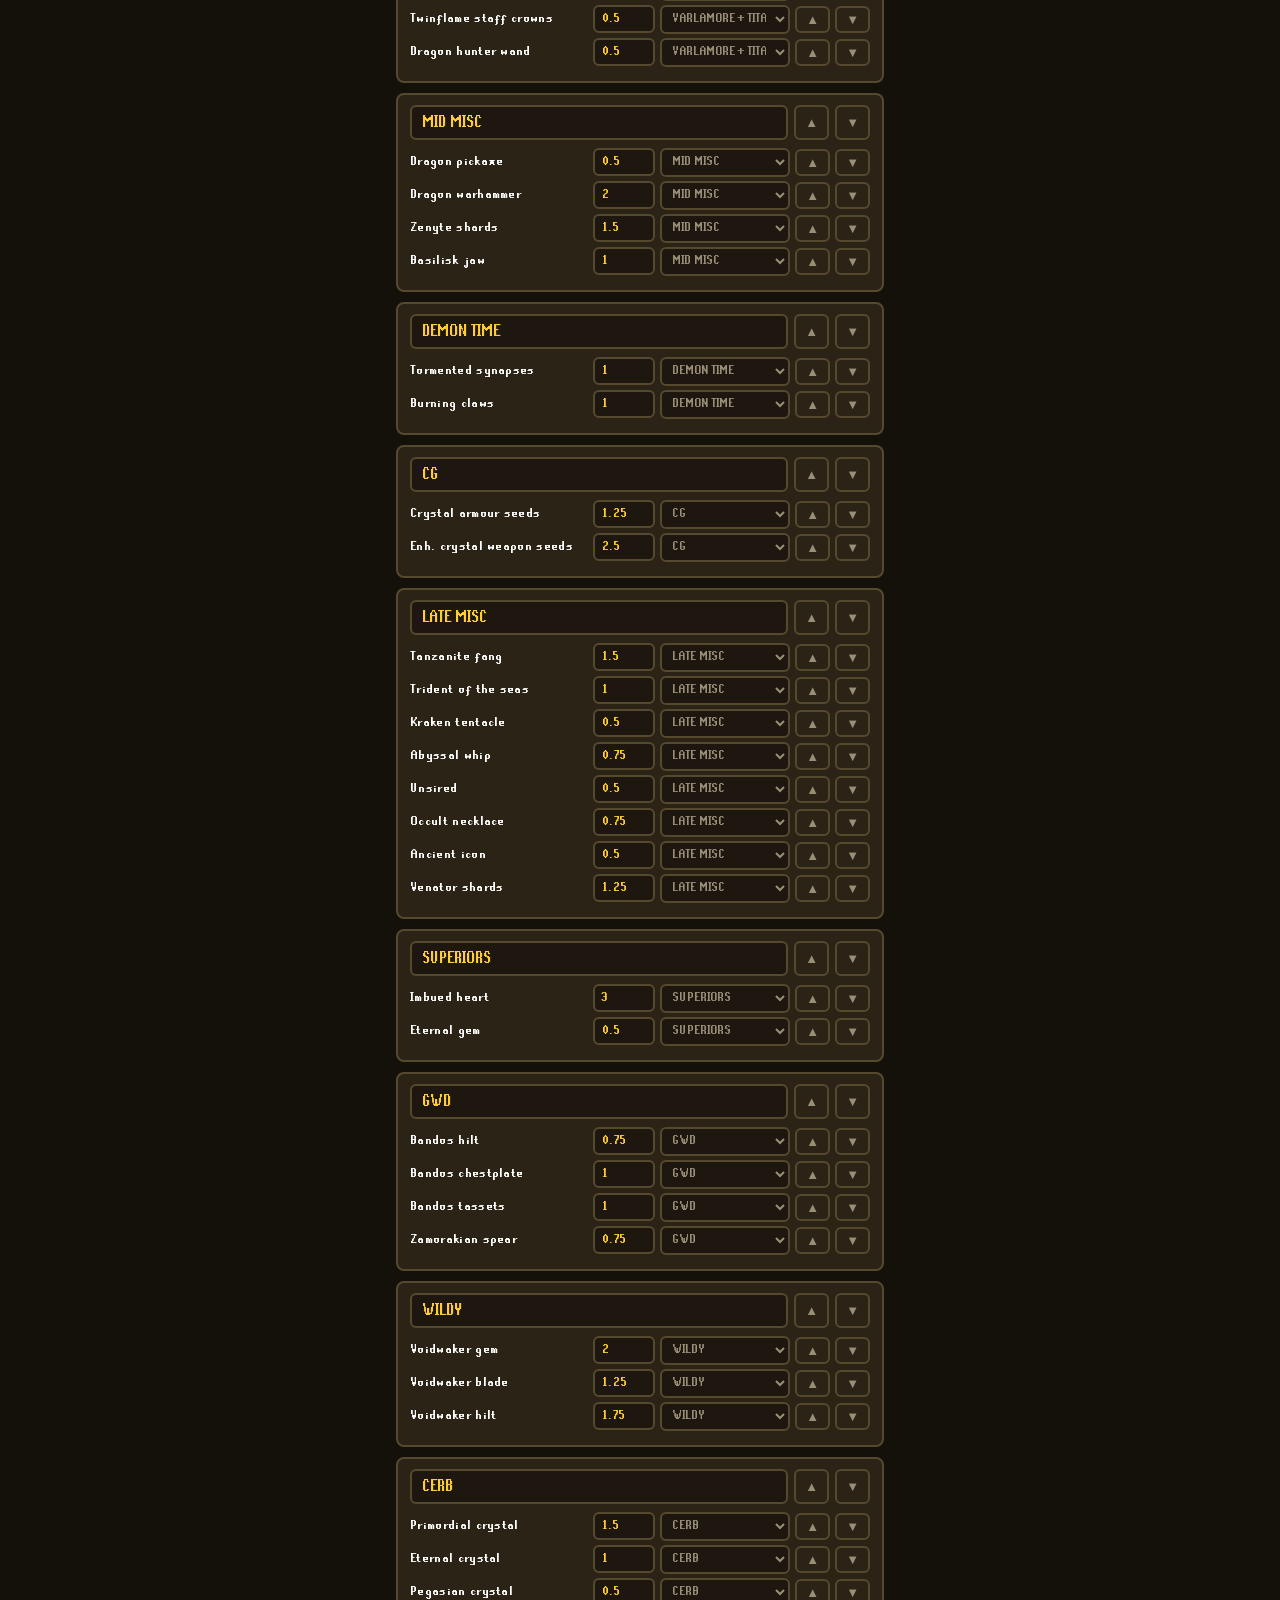
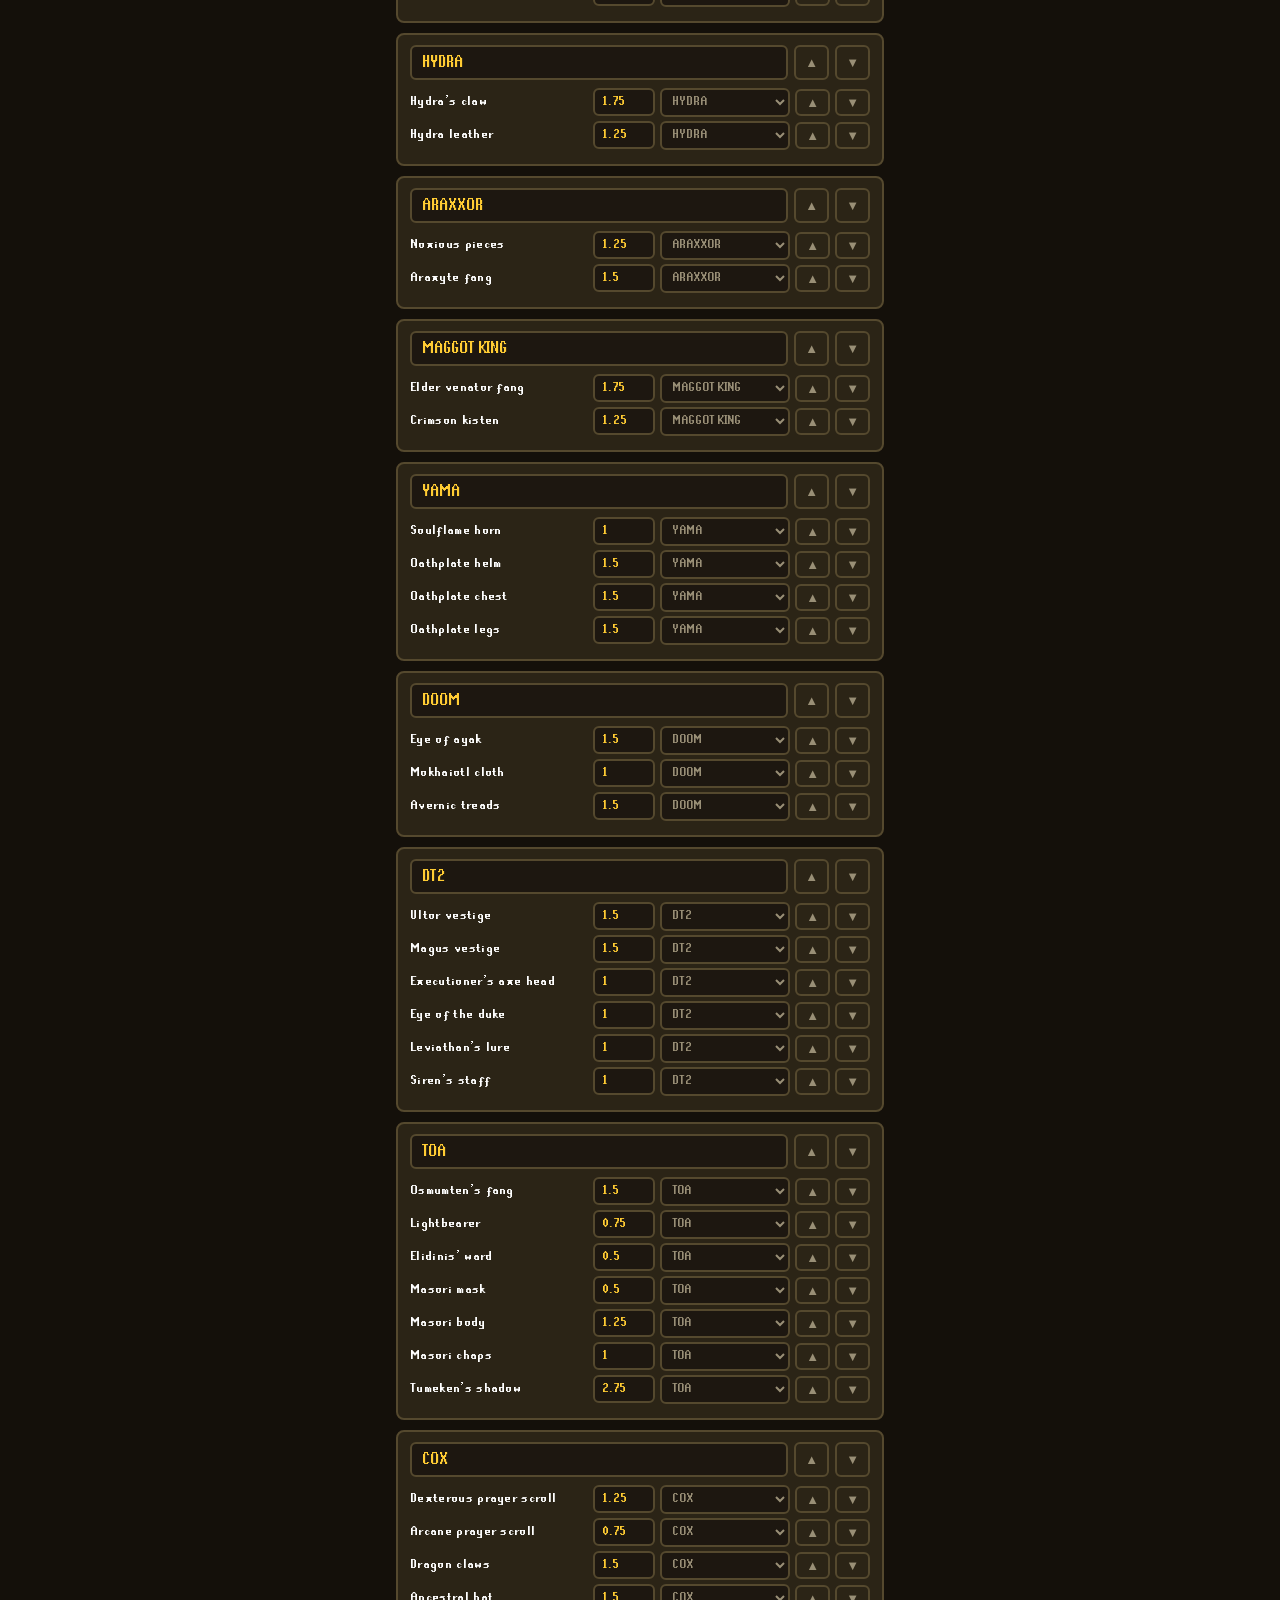
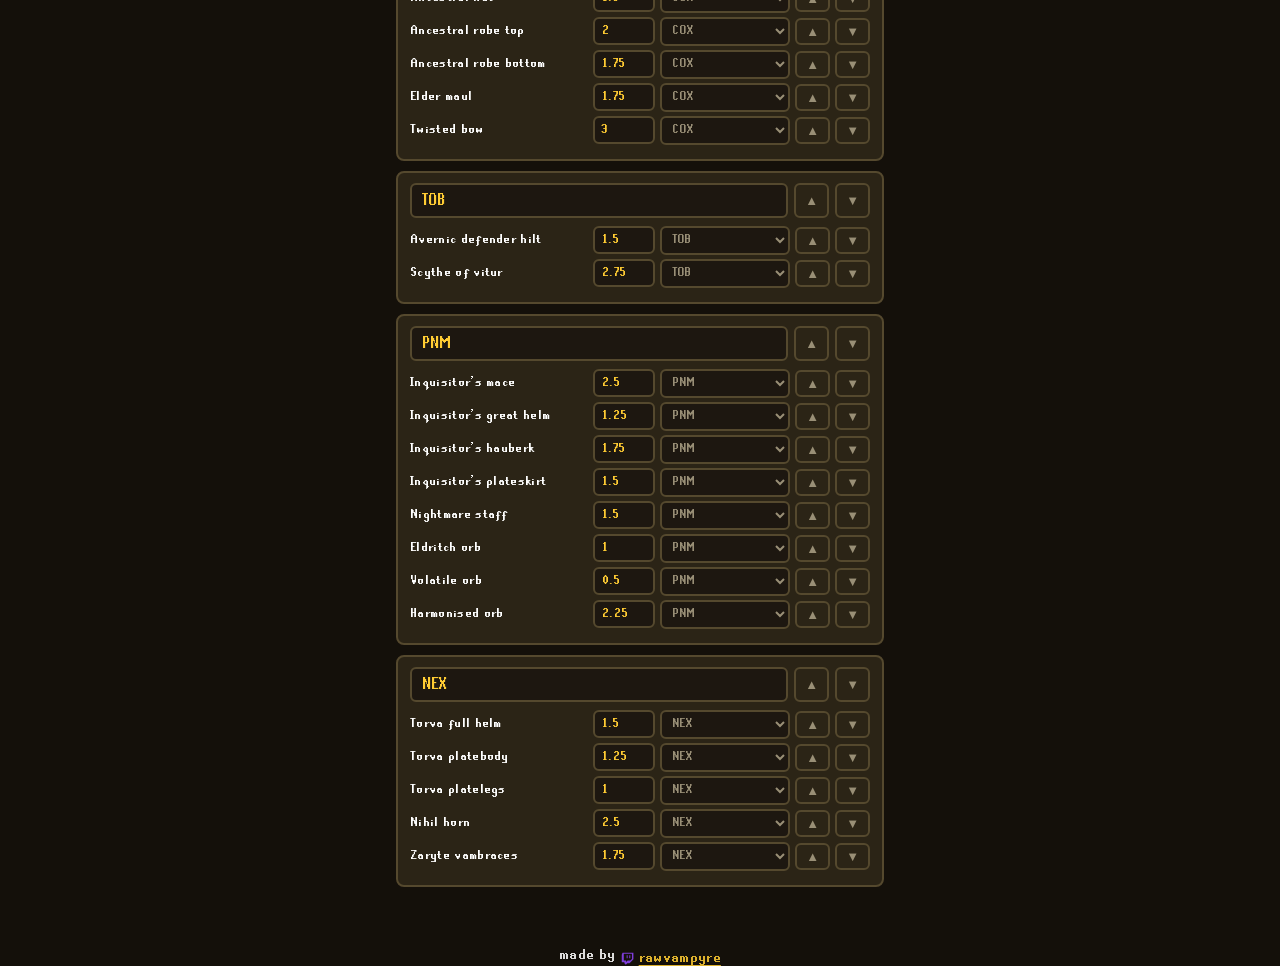
==== commit 8c7467f2: "rename: turbospoon Co-Authored-By: Claude Fable 5 <noreply@anthropic.com>" ====
--- a/edit.html
+++ b/edit.html
@@ -3,12 +3,12 @@
 <head>
   <meta charset="utf-8">
   <meta name="viewport" content="width=device-width, initial-scale=1">
-  <title>spooncheck editor</title>
+  <title>turbospoon editor</title>
   <link rel="stylesheet" href="style.css">
 </head>
 <body>
   <section class="screen" id="editor">
-    <h2 class="step-title">spooncheck editor</h2>
+    <h2 class="step-title">turbospoon editor</h2>
     <p class="step-sub">changes save to this browser and apply to the main page on refresh. "download config.js" bakes them into the repo file so they deploy for everyone.</p>
     <div class="edit-actions">
       <button id="ed-save" class="nav-btn">save</button>
--- a/style.css
+++ b/style.css
@@ -25,15 +25,26 @@
   font-family: 'RSBold', Verdana, sans-serif;
   letter-spacing: 0.02em;
   -webkit-font-smoothing: none;
+  /* sticky footer: content grows, the footer rides the bottom of the
+     page, on screen for short pages and after a scroll for long ones */
+  min-height: 100dvh;
+  display: flex;
+  flex-direction: column;
 }
 
 .hidden { display: none !important; }
 
+/* the runelite classic: everything is pointed at with a dragon scimitar */
+*, button, a, input, select {
+  cursor: url('icons/Dragon_scimitar.png') 3 3, auto;
+}
+
 .screen {
-  min-height: 100dvh;
+  flex: 1 0 auto;
+  width: 100%;
   max-width: 520px;
   margin: 0 auto;
-  padding: 24px 16px 48px;
+  padding: 24px 16px 32px;
 }
 
 button {
@@ -540,12 +551,9 @@
 .plug { font-size: 15px; color: var(--muted); margin-top: 14px; }
 
 .site-plug {
-  position: fixed;
-  left: 50%;
-  bottom: 10px;
-  transform: translateX(-50%);
-  margin: 0;
-  z-index: 25;
+  flex: none;
+  text-align: center;
+  margin: 18px auto 14px;
   white-space: nowrap;
   opacity: 0.85;
 }
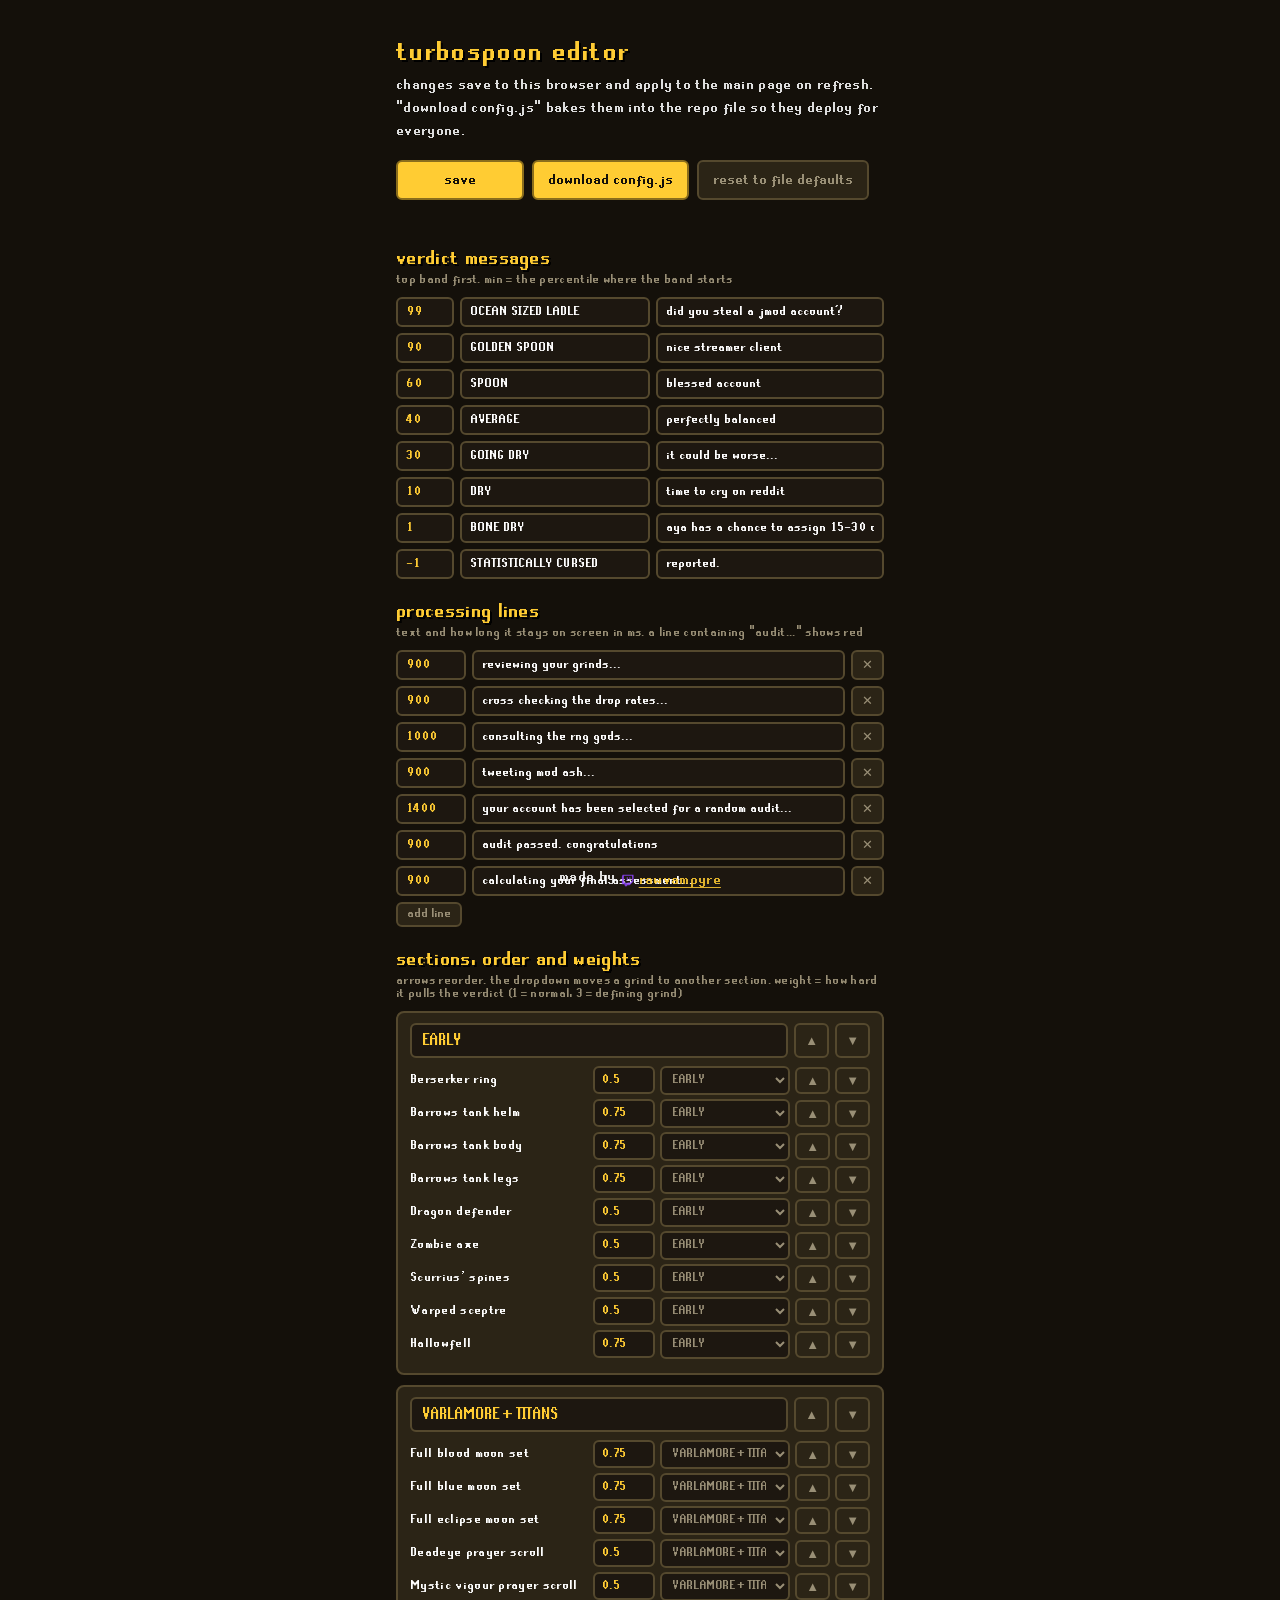
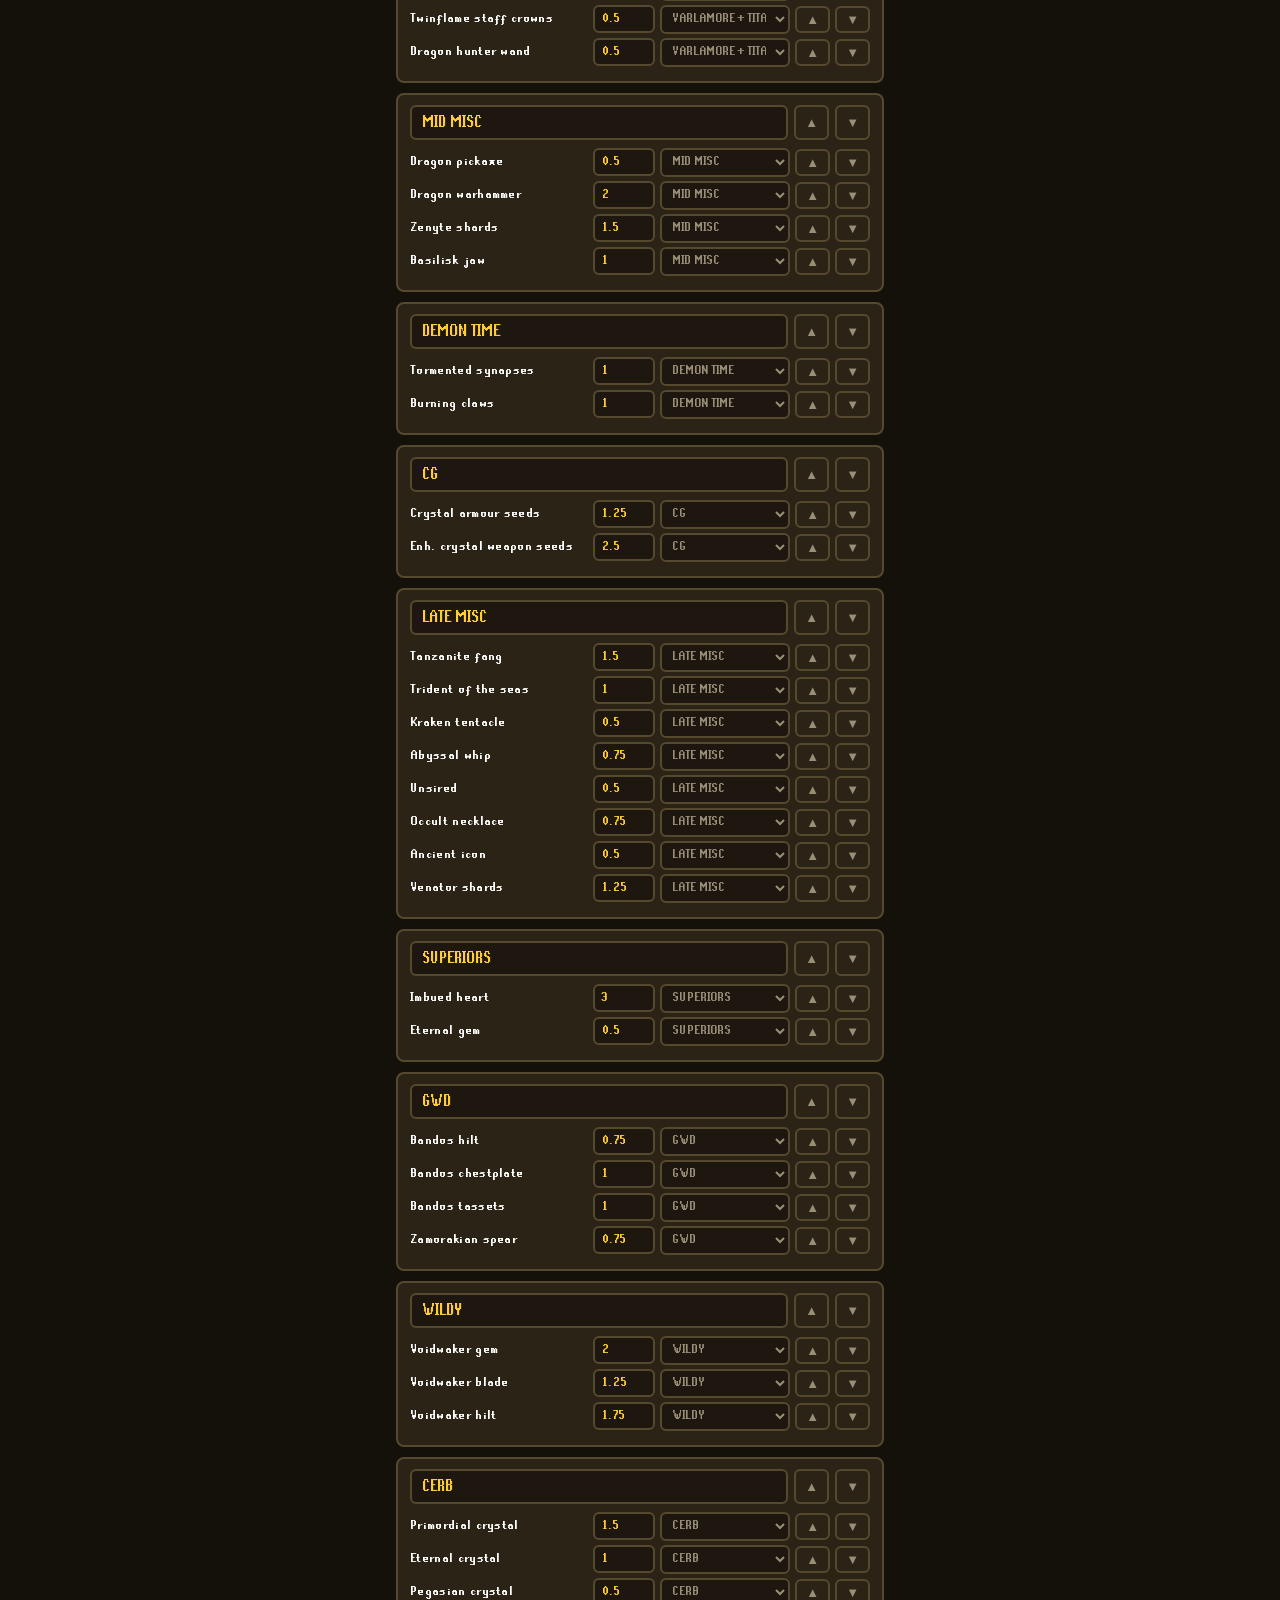
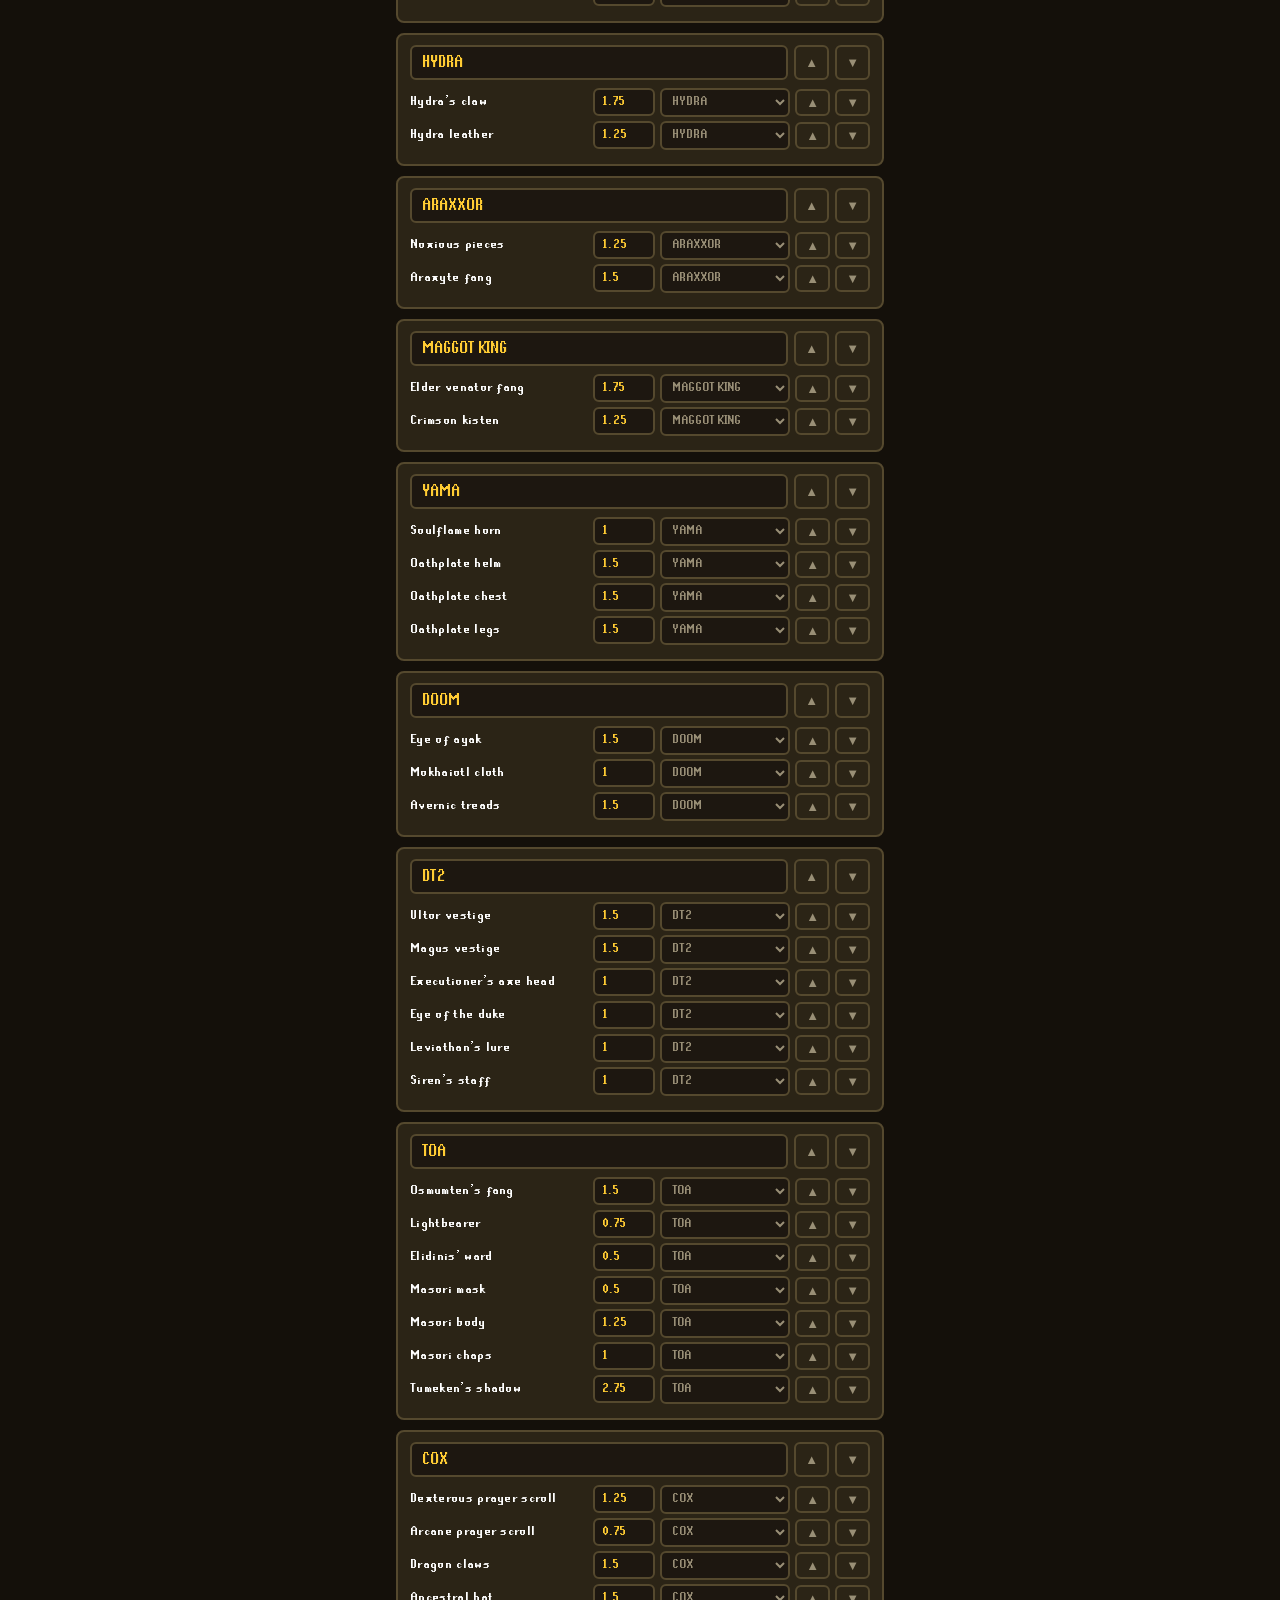
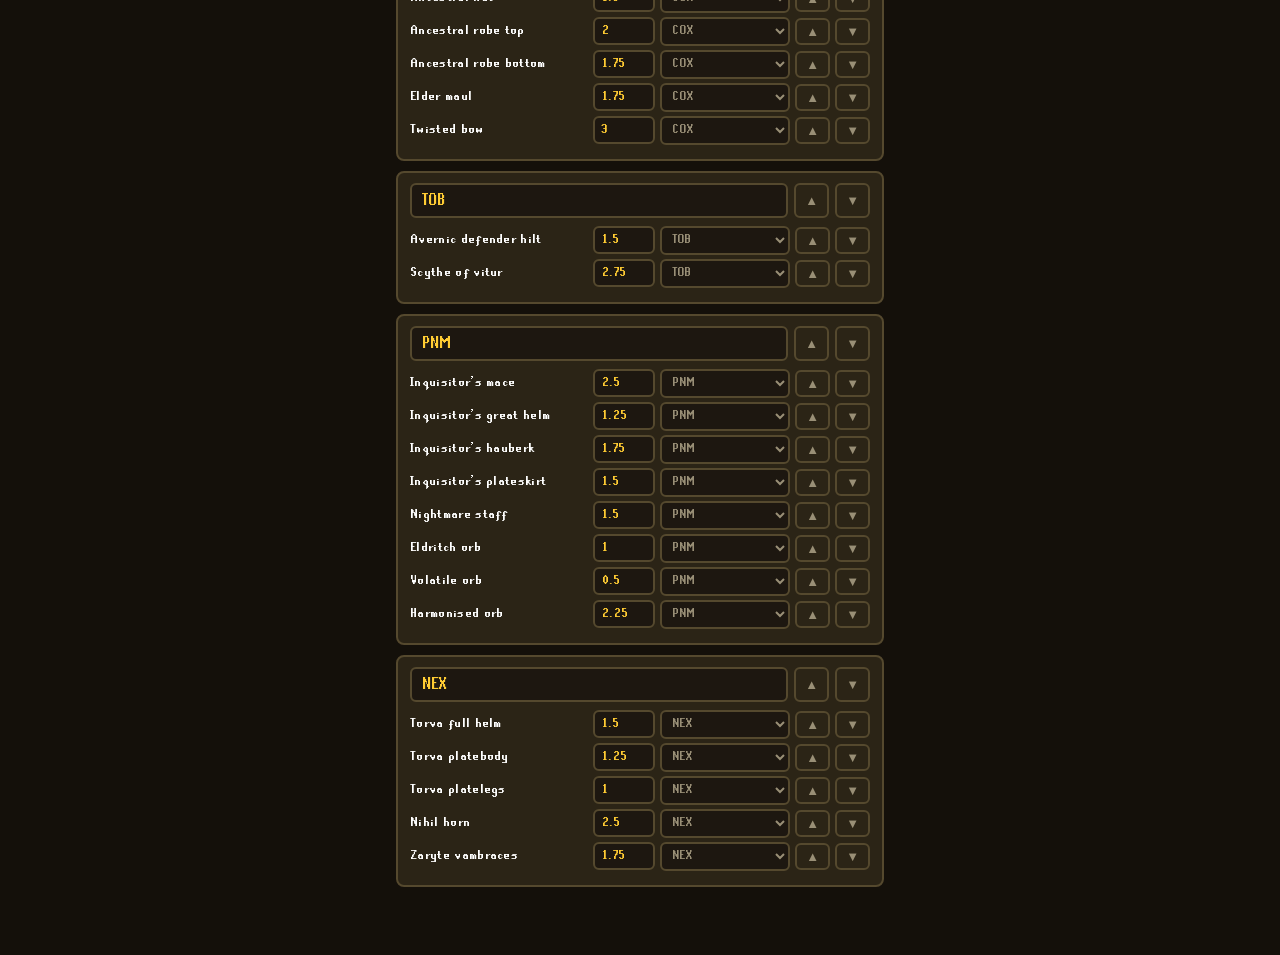
==== commit 6afe1e85: "add wooden spoon favicon Co-Authored-By: Claude Fable 5 <noreply@anthropic.com>" ====
--- a/edit.html
+++ b/edit.html
@@ -4,6 +4,8 @@
   <meta charset="utf-8">
   <meta name="viewport" content="width=device-width, initial-scale=1">
   <title>turbospoon editor</title>
+  <link rel="icon" type="image/png" href="icons/Wooden_spoon.png">
+  <link rel="preload" href="fonts/runescape_bold.ttf" as="font" type="font/ttf" crossorigin>
   <link rel="stylesheet" href="style.css">
 </head>
 <body>
--- a/style.css
+++ b/style.css
@@ -1,7 +1,8 @@
 @font-face {
   font-family: 'RSBold';
   src: url('fonts/runescape_bold.ttf') format('truetype');
-  font-display: swap;
+  /* block: never flash the fallback font, the file is tiny and preloaded */
+  font-display: block;
 }
 
 * { margin: 0; padding: 0; box-sizing: border-box; }
@@ -27,24 +28,41 @@
   -webkit-font-smoothing: none;
   /* sticky footer: content grows, the footer rides the bottom of the
      page, on screen for short pages and after a scroll for long ones */
-  min-height: 100dvh;
+  min-height: 100svh;
   display: flex;
   flex-direction: column;
 }
 
 .hidden { display: none !important; }
 
-/* the runelite classic: everything is pointed at with a dragon scimitar */
-*, button, a, input, select {
+/* the runelite classic: everything is pointed at with a dragon scimitar,
+   buttons and links included */
+*, button, a, input, select,
+button:hover, a:hover, input:hover, select:hover {
   cursor: url('icons/Dragon_scimitar.png') 3 3, auto;
 }
+
+/* hover polish on every button: a little lift, a little shine */
+button { transition: filter 0.12s, box-shadow 0.12s, transform 0.08s; }
+button:not(:disabled):hover { filter: brightness(1.14); }
+/* standalone translate composes with positioning transforms instead of
+   replacing them, so centered arrows dont jump on click */
+button:not(:disabled):active { translate: 0 1px; }
+.nav-btn:not(.ghost):not(:disabled):hover,
+.nav-arrow.primary:not(:disabled):hover,
+#start-btn:hover {
+  box-shadow: 0 0 12px rgba(255, 204, 51, 0.4);
+}
+.mode-btn:not(.on):not(:disabled):hover { color: #fff; border-color: #7a6a42; }
+.ed-arrow:not(:disabled):hover, .review-edit:hover { color: #fff; }
 
 .screen {
   flex: 1 0 auto;
   width: 100%;
   max-width: 520px;
   margin: 0 auto;
-  padding: 24px 16px 32px;
+  /* bottom clearance for the fixed footer */
+  padding: 24px 16px 58px;
 }
 
 button {
@@ -119,6 +137,7 @@
 }
 
 #flow-step { font-size: 14px; color: var(--muted); margin-top: 6px; }
+.flow-rsn { color: var(--gold); }
 
 .step-title { font-size: 30px; color: var(--gold); text-shadow: 2px 2px 0 #000; margin: 14px 0 6px; }
 .step-sub { font-size: 16px; color: #ddd; line-height: 1.45; margin-bottom: 16px; }
@@ -151,8 +170,8 @@
 }
 .vol-box:hover { opacity: 1; }
 @media (max-width: 700px) {
-  /* the next arrow owns the phone corner, volume sits above it */
-  .vol-box { bottom: 78px; }
+  /* phones are silent, no volume widget */
+  .vol-box { display: none; }
 }
 .vol-btn { border: none; background: none; padding: 0; line-height: 0; }
 .vol-slider {
@@ -189,21 +208,44 @@
 .nav-arrow:not(:disabled):hover { border-color: #8a6d1c; }
 .submit-check { font-size: 26px; padding: 0; }
 
-/* on a phone the arrows drop to the bottom corners so they never sit on
-   top of the cards, and the content keeps clearance above them */
+/* on a phone the arrows live in a solid bottom bar: content scrolls
+   behind it instead of underneath floating buttons */
 @media (max-width: 700px) {
+  .nav-sides,
+  #wrap-nav {
+    position: fixed;
+    left: 0;
+    right: 0;
+    bottom: 0;
+    display: flex;
+    justify-content: space-between;
+    align-items: center;
+    padding: 10px 14px calc(10px + env(safe-area-inset-bottom));
+    background: var(--bg);
+    border-top: 2px solid var(--border);
+    z-index: 20;
+    margin: 0;
+  }
   .nav-side,
   #wrap-nav button {
-    top: auto;
-    bottom: 14px;
+    position: static;
     transform: none;
   }
-  .nav-side.left,
-  #wrap-nav button:first-child { left: 12px; }
-  .nav-side.right,
-  #wrap-nav button:last-child { right: 12px; }
-  .nav-arrow { width: 48px; height: 48px; font-size: 30px; }
-  #flow, #wrap { padding-bottom: 92px; }
+  .nav-arrow { width: 52px; height: 46px; font-size: 28px; }
+  #flow, #wrap { padding-bottom: 96px; }
+  /* results on a phone: no bar at all, tap the slides to move, the
+     footer stands alone */
+  #wrap-nav { display: none; }
+  /* the made-by sits centered in the bar, between the arrows */
+  .site-plug {
+    position: fixed;
+    left: 50%;
+    bottom: calc(16px + env(safe-area-inset-bottom));
+    transform: translateX(-50%);
+    margin: 0;
+    z-index: 21;
+    font-size: 13px;
+  }
 }
 .nav-btn.ghost { background: var(--panel); color: var(--muted); border-color: var(--border); }
 .nav-btn.big { font-size: 22px; }
@@ -214,7 +256,27 @@
 
 .import-row { display: flex; gap: 8px; }
 .import-input { flex: 1; font-size: 18px; padding: 11px 12px; }
+.import-input:disabled { opacity: 0.6; }
+
+/* the two ways in: auto fill or manual, side by side */
+.import-choice { display: flex; gap: 10px; margin-top: 10px; }
+.import-choice .nav-btn { flex: 1; min-width: 0; }
+.autofill-btn.ok { background: var(--ok); border-color: #1b5e20; color: #fff; }
+.autofill-btn.bad { background: #a33327; border-color: #5c150e; color: #fff; animation: shake 0.4s; }
+.autofill-btn.busy { cursor: wait; }
+.spin-ring {
+  display: inline-block;
+  width: 17px;
+  height: 17px;
+  border: 3px solid rgba(20, 16, 10, 0.3);
+  border-top-color: #14100a;
+  border-radius: 50%;
+  vertical-align: middle;
+  animation: gear-spin 0.8s linear infinite;
+}
 .import-status { font-size: 14px; color: var(--muted); margin: 8px 2px; min-height: 18px; }
+.gear { display: inline-block; margin-right: 4px; animation: gear-spin 1.1s linear infinite; }
+@keyframes gear-spin { to { rotate: 360deg; } }
 
 .ok-box {
   background: rgba(76, 175, 80, 0.08);
@@ -304,7 +366,7 @@
 
 /* processing gag */
 
-.processing { padding: 2px 8px 40px; display: flex; flex-direction: column; gap: 14px; min-height: 50dvh; }
+.processing { padding: 2px 8px 40px; display: flex; flex-direction: column; gap: 14px; min-height: 50svh; }
 
 .vortex { position: relative; height: 190px; }
 .vortex-icon {
@@ -344,7 +406,7 @@
 .story-bar.done { background: var(--muted); }
 .story-bar.now { background: var(--gold); }
 
-#slides { flex: 1; position: relative; min-height: 72dvh; cursor: pointer; user-select: none; }
+#slides { flex: 1; position: relative; min-height: 72svh; cursor: pointer; user-select: none; }
 
 #wrap-nav button {
   position: fixed;
@@ -432,7 +494,7 @@
 .graph {
   width: 100%;
   max-width: 460px;
-  max-height: 52dvh;
+  max-height: 52svh;
   overflow-y: auto;
   display: flex;
   flex-direction: column;
@@ -550,10 +612,14 @@
 
 .plug { font-size: 15px; color: var(--muted); margin-top: 14px; }
 
+/* one spot on every page, results included: fixed bottom center */
 .site-plug {
-  flex: none;
-  text-align: center;
-  margin: 18px auto 14px;
+  position: fixed;
+  left: 50%;
+  bottom: 12px;
+  transform: translateX(-50%);
+  margin: 0;
+  z-index: 21;
   white-space: nowrap;
   opacity: 0.85;
 }
